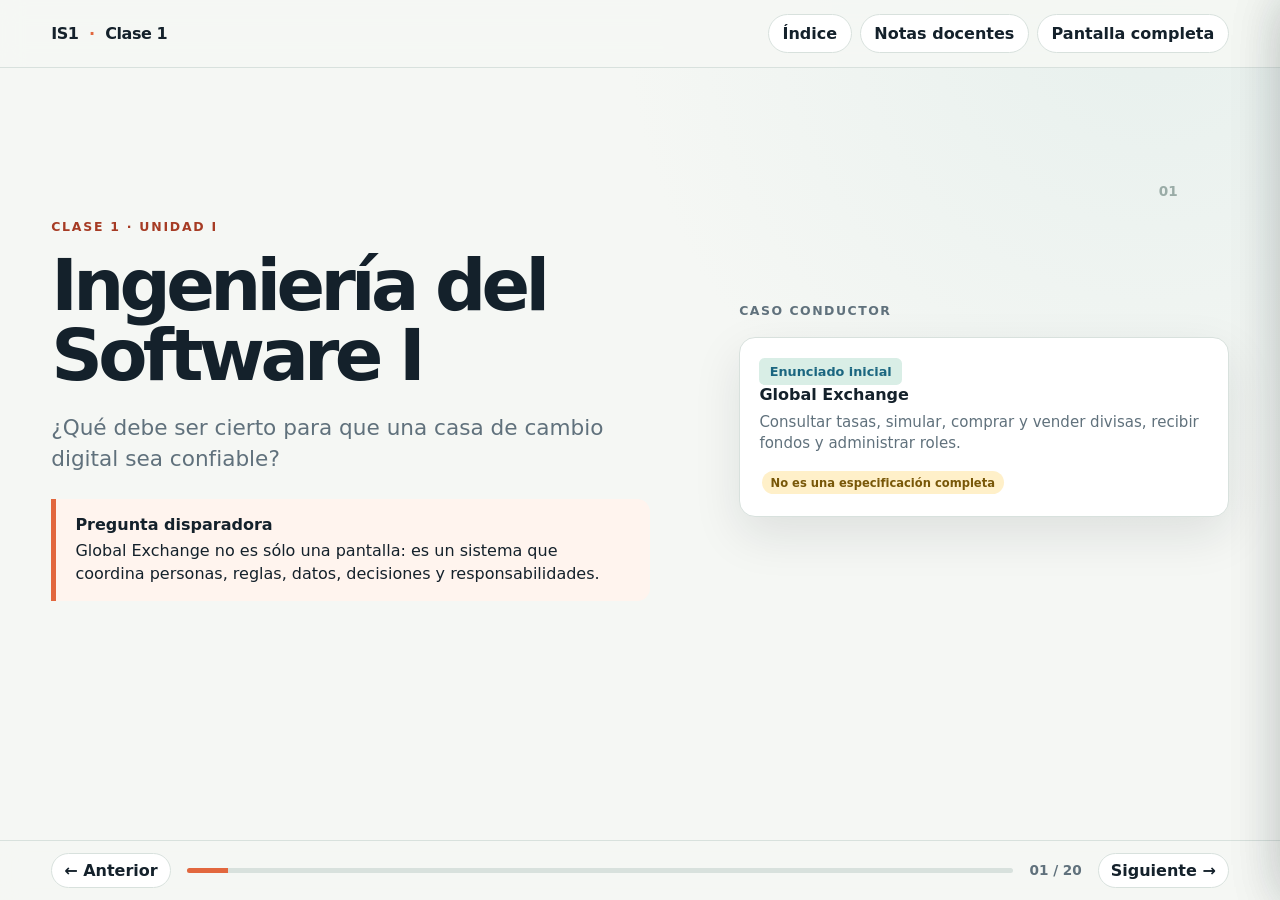
==== presentaciones-html/clase-1/index.html @ 63c26f7c "feat: add HTML class presentation and frontend design skill" ====
<!doctype html>
<html lang="es">
<head>
  <meta charset="utf-8">
  <meta name="viewport" content="width=device-width, initial-scale=1">
  <meta name="description" content="Presentación de la clase 1 de Ingeniería del Software I">
  <title>Ingeniería del Software I | Clase 1</title>
  <link rel="stylesheet" href="styles.css">
  <script defer src="app.js"></script>
</head>
<body>
  <header class="topbar">
    <a class="brand" href="#slide-1" aria-label="Ir al inicio">IS1 <span>·</span> Clase 1</a>
    <div class="top-actions">
      <button id="index-toggle" class="quiet-button" type="button" aria-expanded="false" aria-controls="index-panel">Índice</button>
      <button id="notes-toggle" class="quiet-button" type="button" aria-expanded="false" aria-controls="notes-panel">Notas docentes</button>
      <button id="fullscreen" class="quiet-button" type="button" aria-label="Activar pantalla completa">Pantalla completa</button>
    </div>
  </header>

  <main id="main-content" tabindex="-1">
    <section id="stage" aria-live="polite" aria-atomic="true"></section>
  </main>

  <aside id="index-panel" class="side-panel" aria-hidden="true" aria-label="Índice de diapositivas">
    <div class="panel-heading"><h2>Índice</h2><button class="close-panel" data-close="index-panel" aria-label="Cerrar índice">×</button></div>
    <nav id="slide-index"></nav>
  </aside>
  <aside id="notes-panel" class="side-panel notes-panel" aria-hidden="true" aria-label="Notas docentes">
    <div class="panel-heading"><h2>Notas docentes</h2><button class="close-panel" data-close="notes-panel" aria-label="Cerrar notas docentes">×</button></div>
    <p class="notes-help">Estas notas no forman parte de la exposición. Sirven para orientar preguntas, tiempos y conexiones con T1/T3.</p>
    <div id="speaker-notes"></div>
  </aside>

  <footer class="controls" aria-label="Controles de presentación">
    <button id="previous" type="button" aria-label="Diapositiva anterior">← <span>Anterior</span></button>
    <div class="progress-wrap"><div id="progress" class="progress" role="progressbar" aria-label="Progreso de la presentación" aria-valuemin="1" aria-valuemax="20" aria-valuenow="1"></div></div>
    <span id="counter" class="counter">01 / 20</span>
    <button id="next" type="button" aria-label="Diapositiva siguiente"><span>Siguiente</span> →</button>
  </footer>
</body>
</html>
---- presentaciones-html/clase-1/styles.css ----
:root {
  --ink: #14212b;
  --muted: #60717c;
  --paper: #f5f7f4;
  --card: #ffffff;
  --line: #d8e1dd;
  --accent: #e2673e;
  --accent-dark: #a63b24;
  --blue: #1b6680;
  --mint: #d9eee6;
  --gold: #f2c66d;
  --shadow: 0 18px 48px rgba(20, 33, 43, .10);
  font-family: Inter, ui-sans-serif, system-ui, -apple-system, "Segoe UI", sans-serif;
  color: var(--ink);
  background: var(--paper);
}
* { box-sizing: border-box; }
html, body { margin: 0; min-height: 100%; }
body { min-height: 100vh; background: radial-gradient(circle at 90% 0%, #e7f0ed 0, transparent 33rem), var(--paper); }
button, a { font: inherit; }
button { cursor: pointer; }
.topbar { height: 68px; display: flex; justify-content: space-between; align-items: center; padding: 0 4vw; border-bottom: 1px solid var(--line); background: rgba(245,247,244,.88); backdrop-filter: blur(12px); position: sticky; top: 0; z-index: 4; }
.brand { color: var(--ink); text-decoration: none; font-weight: 800; letter-spacing: -.03em; }
.brand span { color: var(--accent); margin: 0 .35rem; }
.top-actions { display: flex; gap: .5rem; }
.quiet-button, .controls button { border: 1px solid var(--line); background: var(--card); color: var(--ink); border-radius: 999px; padding: .55rem .85rem; font-weight: 700; }
.quiet-button:hover, .controls button:hover { border-color: var(--accent); color: var(--accent-dark); }
main { min-height: calc(100vh - 132px); padding: 3vh 4vw 8vh; }
#stage { max-width: 1180px; min-height: 72vh; margin: auto; }
.slide { display: grid; grid-template-columns: minmax(0, 1.1fr) minmax(280px, .9fr); gap: clamp(2rem, 7vw, 6rem); align-items: center; min-height: 70vh; animation: enter .35s ease both; }
.slide.full { display: block; }
.eyebrow { color: var(--accent-dark); font-size: .78rem; font-weight: 900; letter-spacing: .14em; text-transform: uppercase; margin: 0 0 1rem; }
h1, h2, h3, p { margin-top: 0; }
h1 { font-size: clamp(2.3rem, 5.6vw, 5.5rem); line-height: .98; letter-spacing: -.065em; max-width: 760px; margin-bottom: 1.35rem; }
h2 { font-size: clamp(1.9rem, 3.7vw, 3.65rem); line-height: 1.02; letter-spacing: -.05em; margin-bottom: 1rem; }
h3 { font-size: 1rem; margin-bottom: .45rem; }
.lede { color: var(--muted); font-size: clamp(1.05rem, 1.8vw, 1.35rem); line-height: 1.45; max-width: 650px; }
.kicker { display: inline-block; background: var(--mint); color: var(--blue); padding: .4rem .65rem; border-radius: .35rem; font-size: .8rem; font-weight: 800; }
.cards { display: grid; grid-template-columns: repeat(auto-fit, minmax(180px, 1fr)); gap: 1rem; margin-top: 2rem; }
.card { background: var(--card); border: 1px solid var(--line); border-radius: 1rem; padding: 1.2rem; box-shadow: var(--shadow); }
.card p, .card li { color: var(--muted); line-height: 1.4; font-size: .94rem; }
.card strong { color: var(--ink); }
.number { color: var(--accent); font-size: 2.2rem; font-weight: 900; line-height: 1; }
.callout { border-left: 5px solid var(--accent); background: #fff4ee; padding: 1rem 1.2rem; border-radius: 0 .8rem .8rem 0; margin-top: 1.5rem; }
.callout strong { display: block; margin-bottom: .3rem; }
.callout p { margin: 0; line-height: 1.45; }
.visual { background: var(--card); border: 1px solid var(--line); border-radius: 1.4rem; padding: clamp(1.2rem, 3vw, 2rem); box-shadow: var(--shadow); }
.visual-title { font-size: .78rem; text-transform: uppercase; letter-spacing: .12em; color: var(--muted); font-weight: 800; margin-bottom: 1.2rem; }
.process, .cycle { display: flex; flex-wrap: wrap; gap: .55rem; align-items: center; justify-content: center; }
.process span, .cycle span { background: var(--mint); color: var(--blue); border-radius: .6rem; padding: .75rem .8rem; font-weight: 800; font-size: .85rem; }
.process i { color: var(--accent); font-style: normal; font-weight: 900; }
.cycle { position: relative; min-height: 250px; }
.cycle span { position: absolute; }
.cycle span:nth-child(1) { top: 0; left: 35%; }.cycle span:nth-child(2) { right: 0; top: 32%; }.cycle span:nth-child(3) { bottom: 0; left: 33%; }.cycle span:nth-child(4) { left: 0; top: 32%; }
.cycle::before { content: "↻"; color: var(--accent); font-size: 7rem; line-height: 1; position: absolute; inset: 50% auto auto 50%; transform: translate(-50%, -50%); }
.actors { display: grid; grid-template-columns: repeat(3, 1fr); gap: .8rem; }.actor { padding: 1rem; border-radius: .8rem; background: #eef4f1; border: 1px solid var(--line); }.actor small { display: block; color: var(--muted); margin-top: .3rem; line-height: 1.3; }
.tag { display: inline-block; border-radius: 999px; padding: .28rem .55rem; font-size: .72rem; font-weight: 800; background: #edf1f1; color: var(--blue); margin: .15rem; }.tag.warn { background: #fff0c9; color: #785708; }
.timeline { display: grid; grid-template-columns: repeat(6, 1fr); gap: .45rem; margin-top: 2rem; }.timeline div { min-height: 100px; padding: .8rem; border-top: 4px solid var(--accent); background: var(--card); border-radius: .4rem; }.timeline small { display: block; color: var(--muted); line-height: 1.3; margin-top: .35rem; }
.table-like { display: grid; gap: .65rem; margin-top: 1.5rem; }.row { display: grid; grid-template-columns: 1fr 1.2fr .9fr; gap: .8rem; padding: .85rem 1rem; background: var(--card); border: 1px solid var(--line); border-radius: .7rem; align-items: center; }.row span { color: var(--muted); font-size: .9rem; }.row strong { font-size: .92rem; }
ol, ul { padding-left: 1.25rem; }.compact li { margin-bottom: .65rem; line-height: 1.35; }
.source { color: var(--muted); font-size: .78rem; margin-top: 2rem; }.source a { color: var(--blue); }
.slide-number { position: absolute; right: 4vw; top: 5.5rem; color: #9aaca7; font-weight: 900; font-size: .85rem; }
.controls { position: fixed; z-index: 4; bottom: 0; left: 0; right: 0; display: flex; align-items: center; gap: 1rem; padding: .75rem 4vw; background: rgba(245,247,244,.92); border-top: 1px solid var(--line); backdrop-filter: blur(12px); }.progress-wrap { flex: 1; height: 5px; background: var(--line); border-radius: 99px; overflow: hidden; }.progress { height: 100%; width: 5%; background: var(--accent); transition: width .25s ease; }.counter { color: var(--muted); font-variant-numeric: tabular-nums; font-size: .85rem; font-weight: 800; }.controls button { padding: .45rem .75rem; }
.side-panel { position: fixed; z-index: 8; top: 0; right: 0; bottom: 0; width: min(400px, 94vw); padding: 1.5rem; background: #fbfcfa; border-left: 1px solid var(--line); box-shadow: -18px 0 50px rgba(20,33,43,.15); transform: translateX(105%); transition: transform .25s ease; overflow-y: auto; }.side-panel.open { transform: translateX(0); }.panel-heading { display: flex; align-items: center; justify-content: space-between; border-bottom: 1px solid var(--line); margin-bottom: 1rem; }.panel-heading h2 { font-size: 1.5rem; }.close-panel { border: 0; background: transparent; font-size: 1.7rem; color: var(--muted); }.index-item { display: block; width: 100%; text-align: left; background: transparent; border: 0; border-bottom: 1px solid var(--line); padding: .7rem .2rem; color: var(--muted); }.index-item.active { color: var(--accent-dark); font-weight: 900; }.notes-help { color: var(--muted); font-size: .9rem; line-height: 1.4; }.note { line-height: 1.5; }.note strong { color: var(--accent-dark); }
:focus-visible { outline: 3px solid var(--gold); outline-offset: 3px; }
@keyframes enter { from { opacity: 0; transform: translateY(10px); } to { opacity: 1; transform: none; } }
@media (max-width: 760px) { .topbar { height: auto; min-height: 62px; padding: .75rem 4vw; align-items: flex-start; gap: .75rem; }.top-actions { flex-wrap: wrap; justify-content: flex-end; }.quiet-button { padding: .4rem .6rem; font-size: .78rem; } .slide { grid-template-columns: 1fr; min-height: 0; padding: 2rem 0 3rem; gap: 2rem; } h1 { font-size: clamp(2.5rem, 14vw, 4.2rem); }.slide-number { display: none; }.timeline { grid-template-columns: repeat(2, 1fr); }.actors { grid-template-columns: 1fr 1fr; }.row { grid-template-columns: 1fr; gap: .25rem; }.controls { gap: .55rem; }.controls button span { display: none; } }
@media (prefers-reduced-motion: reduce) { *, *::before, *::after { animation-duration: .01ms !important; transition-duration: .01ms !important; scroll-behavior: auto !important; } }
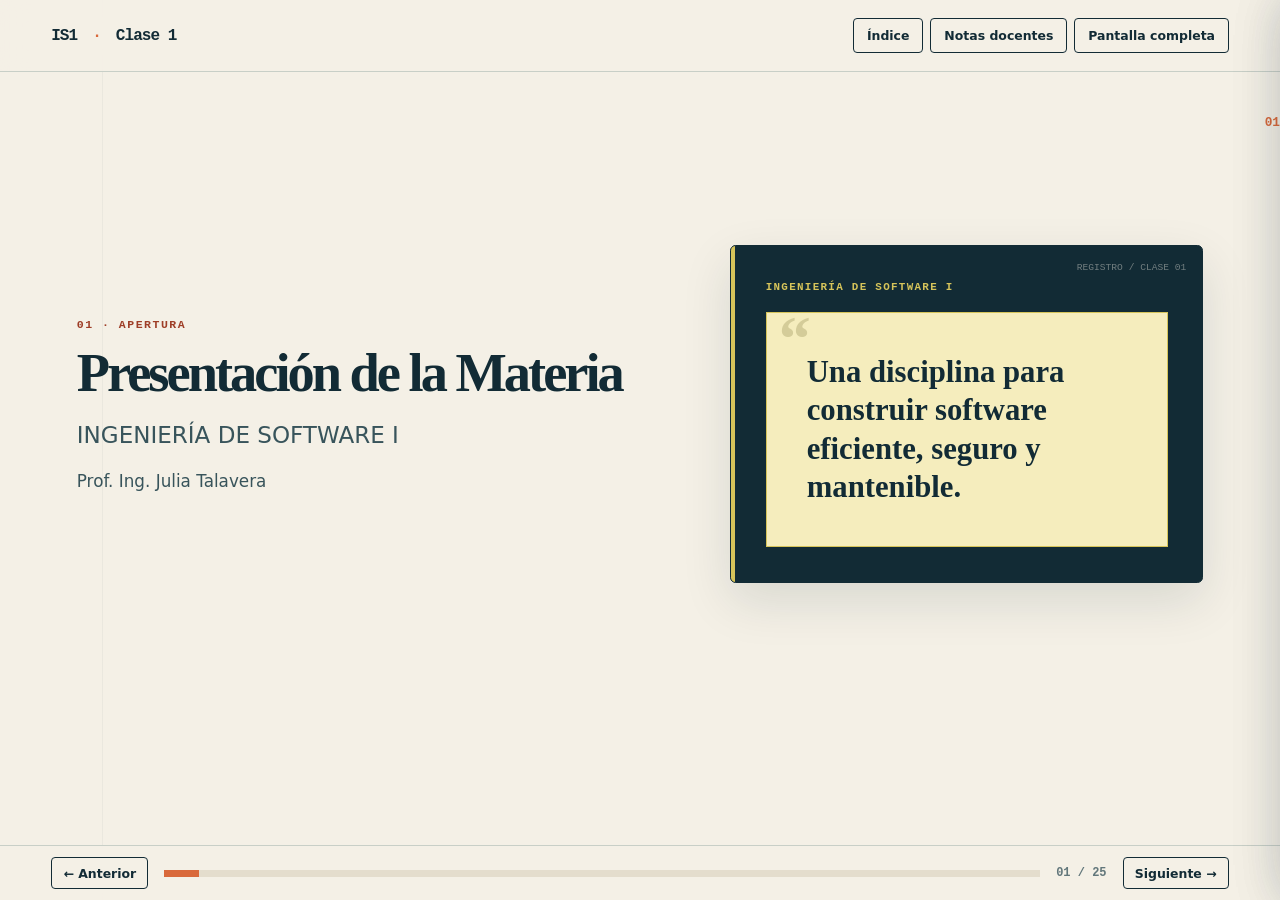
==== commit febd6124: "feat: add HTML presentations for classes 1 and 2" ====
--- a/presentaciones-html/clase-1/index.html
+++ b/presentaciones-html/clase-1/index.html
@@ -3,18 +3,19 @@
 <head>
   <meta charset="utf-8">
   <meta name="viewport" content="width=device-width, initial-scale=1">
-  <meta name="description" content="Presentación de la clase 1 de Ingeniería del Software I">
+  <meta name="description" content="Clase 1: Introducción a la Ingeniería de Software">
   <title>Ingeniería del Software I | Clase 1</title>
   <link rel="stylesheet" href="styles.css">
   <script defer src="app.js"></script>
 </head>
 <body>
+  <a class="skip-link" href="#main-content">Saltar al contenido</a>
   <header class="topbar">
     <a class="brand" href="#slide-1" aria-label="Ir al inicio">IS1 <span>·</span> Clase 1</a>
     <div class="top-actions">
       <button id="index-toggle" class="quiet-button" type="button" aria-expanded="false" aria-controls="index-panel">Índice</button>
       <button id="notes-toggle" class="quiet-button" type="button" aria-expanded="false" aria-controls="notes-panel">Notas docentes</button>
-      <button id="fullscreen" class="quiet-button" type="button" aria-label="Activar pantalla completa">Pantalla completa</button>
+       <button id="fullscreen" class="quiet-button" type="button" aria-label="Activar pantalla completa">Pantalla completa</button>
     </div>
   </header>
 
@@ -28,14 +29,14 @@
   </aside>
   <aside id="notes-panel" class="side-panel notes-panel" aria-hidden="true" aria-label="Notas docentes">
     <div class="panel-heading"><h2>Notas docentes</h2><button class="close-panel" data-close="notes-panel" aria-label="Cerrar notas docentes">×</button></div>
-    <p class="notes-help">Estas notas no forman parte de la exposición. Sirven para orientar preguntas, tiempos y conexiones con T1/T3.</p>
+     <p class="notes-help">Estas notas no forman parte de la exposición. Sirven para orientar la explicación y las conexiones entre slides.</p>
     <div id="speaker-notes"></div>
   </aside>
 
   <footer class="controls" aria-label="Controles de presentación">
     <button id="previous" type="button" aria-label="Diapositiva anterior">← <span>Anterior</span></button>
-    <div class="progress-wrap"><div id="progress" class="progress" role="progressbar" aria-label="Progreso de la presentación" aria-valuemin="1" aria-valuemax="20" aria-valuenow="1"></div></div>
-    <span id="counter" class="counter">01 / 20</span>
+     <div class="progress-wrap"><div id="progress" class="progress" role="progressbar" aria-label="Progreso de la presentación" aria-valuemin="1" aria-valuemax="25" aria-valuenow="1"></div></div>
+     <span id="counter" class="counter">01 / 25</span>
     <button id="next" type="button" aria-label="Diapositiva siguiente"><span>Siguiente</span> →</button>
   </footer>
 </body>
--- a/presentaciones-html/clase-1/styles.css
+++ b/presentaciones-html/clase-1/styles.css
@@ -1,68 +1,154 @@
 :root {
-  --ink: #14212b;
-  --muted: #60717c;
-  --paper: #f5f7f4;
-  --card: #ffffff;
-  --line: #d8e1dd;
-  --accent: #e2673e;
-  --accent-dark: #a63b24;
-  --blue: #1b6680;
-  --mint: #d9eee6;
-  --gold: #f2c66d;
-  --shadow: 0 18px 48px rgba(20, 33, 43, .10);
-  font-family: Inter, ui-sans-serif, system-ui, -apple-system, "Segoe UI", sans-serif;
+  --ink: #122b35;
+  --ink-soft: #38545b;
+  --muted: #62777b;
+  --paper: #f4f0e6;
+  --paper-deep: #e4ddcd;
+  --card: #fffdf8;
+  --line: #c8cfc7;
+  --accent: #d9693b;
+  --accent-dark: #9e3e27;
+  --signal: #d6c45a;
+  --signal-dark: #514b0b;
+  --blue: #17627a;
+  --display: Georgia, "Times New Roman", serif;
+  --body: ui-sans-serif, system-ui, -apple-system, "Segoe UI", sans-serif;
+  --mono: "SFMono-Regular", Consolas, "Liberation Mono", monospace;
   color: var(--ink);
   background: var(--paper);
+  font-family: var(--body);
 }
 * { box-sizing: border-box; }
 html, body { margin: 0; min-height: 100%; }
-body { min-height: 100vh; background: radial-gradient(circle at 90% 0%, #e7f0ed 0, transparent 33rem), var(--paper); }
+body { min-height: 100vh; background: linear-gradient(90deg, transparent 0 8vw, rgba(18,43,53,.045) 8vw 8.08vw, transparent 8.08vw), var(--paper); }
+body::before { content: "IS1 / UNIDAD I"; position: fixed; z-index: -1; right: 1rem; bottom: 5rem; color: rgba(18,43,53,.045); font: 900 9vw/.8 var(--mono); letter-spacing: -.12em; pointer-events: none; }
 button, a { font: inherit; }
 button { cursor: pointer; }
-.topbar { height: 68px; display: flex; justify-content: space-between; align-items: center; padding: 0 4vw; border-bottom: 1px solid var(--line); background: rgba(245,247,244,.88); backdrop-filter: blur(12px); position: sticky; top: 0; z-index: 4; }
-.brand { color: var(--ink); text-decoration: none; font-weight: 800; letter-spacing: -.03em; }
-.brand span { color: var(--accent); margin: 0 .35rem; }
-.top-actions { display: flex; gap: .5rem; }
-.quiet-button, .controls button { border: 1px solid var(--line); background: var(--card); color: var(--ink); border-radius: 999px; padding: .55rem .85rem; font-weight: 700; }
-.quiet-button:hover, .controls button:hover { border-color: var(--accent); color: var(--accent-dark); }
-main { min-height: calc(100vh - 132px); padding: 3vh 4vw 8vh; }
-#stage { max-width: 1180px; min-height: 72vh; margin: auto; }
-.slide { display: grid; grid-template-columns: minmax(0, 1.1fr) minmax(280px, .9fr); gap: clamp(2rem, 7vw, 6rem); align-items: center; min-height: 70vh; animation: enter .35s ease both; }
+.skip-link { position: fixed; left: 1rem; top: -4rem; z-index: 20; padding: .7rem 1rem; color: var(--paper); background: var(--ink); }
+.skip-link:focus { top: 1rem; }
+.topbar { position: sticky; top: 0; z-index: 4; display: flex; justify-content: space-between; align-items: center; gap: 1rem; min-height: 72px; padding: .75rem clamp(1rem, 4vw, 4.5rem); border-bottom: 1px solid var(--line); background: rgba(244,240,230,.94); backdrop-filter: blur(14px); }
+.brand { color: var(--ink); text-decoration: none; font: 800 1rem var(--mono); letter-spacing: -.06em; }
+.brand span { margin: 0 .4rem; color: var(--accent); }
+.top-actions { display: flex; flex-wrap: wrap; justify-content: flex-end; gap: .45rem; }
+.quiet-button, .controls button { padding: .55rem .8rem; border: 1px solid var(--ink); border-radius: .25rem; color: var(--ink); background: transparent; font-size: .78rem; font-weight: 800; }
+.quiet-button:hover, .controls button:hover { color: var(--paper); background: var(--ink); }
+main { min-height: calc(100vh - 140px); padding: 3vh 0 8vh; }
+#stage { width: 100%; min-height: 72vh; }
+.slide { position: relative; display: grid; grid-template-columns: minmax(0, 1fr) minmax(300px, .82fr); gap: clamp(2rem, 6vw, 6rem); align-items: center; min-height: 70vh; padding: 2rem clamp(1rem, 6vw, 6.5rem); animation: enter .35s ease both; }
+.slide::before { content: ""; position: absolute; top: 9%; bottom: 9%; left: -1.2rem; width: 3px; background: linear-gradient(var(--accent) 0 22%, var(--line) 22% 100%); }
 .slide.full { display: block; }
-.eyebrow { color: var(--accent-dark); font-size: .78rem; font-weight: 900; letter-spacing: .14em; text-transform: uppercase; margin: 0 0 1rem; }
+.eyebrow { margin: 0 0 1rem; color: var(--accent-dark); font: 800 .72rem var(--mono); letter-spacing: .13em; text-transform: uppercase; }
 h1, h2, h3, p { margin-top: 0; }
-h1 { font-size: clamp(2.3rem, 5.6vw, 5.5rem); line-height: .98; letter-spacing: -.065em; max-width: 760px; margin-bottom: 1.35rem; }
-h2 { font-size: clamp(1.9rem, 3.7vw, 3.65rem); line-height: 1.02; letter-spacing: -.05em; margin-bottom: 1rem; }
-h3 { font-size: 1rem; margin-bottom: .45rem; }
-.lede { color: var(--muted); font-size: clamp(1.05rem, 1.8vw, 1.35rem); line-height: 1.45; max-width: 650px; }
-.kicker { display: inline-block; background: var(--mint); color: var(--blue); padding: .4rem .65rem; border-radius: .35rem; font-size: .8rem; font-weight: 800; }
-.cards { display: grid; grid-template-columns: repeat(auto-fit, minmax(180px, 1fr)); gap: 1rem; margin-top: 2rem; }
-.card { background: var(--card); border: 1px solid var(--line); border-radius: 1rem; padding: 1.2rem; box-shadow: var(--shadow); }
-.card p, .card li { color: var(--muted); line-height: 1.4; font-size: .94rem; }
-.card strong { color: var(--ink); }
-.number { color: var(--accent); font-size: 2.2rem; font-weight: 900; line-height: 1; }
-.callout { border-left: 5px solid var(--accent); background: #fff4ee; padding: 1rem 1.2rem; border-radius: 0 .8rem .8rem 0; margin-top: 1.5rem; }
-.callout strong { display: block; margin-bottom: .3rem; }
-.callout p { margin: 0; line-height: 1.45; }
-.visual { background: var(--card); border: 1px solid var(--line); border-radius: 1.4rem; padding: clamp(1.2rem, 3vw, 2rem); box-shadow: var(--shadow); }
-.visual-title { font-size: .78rem; text-transform: uppercase; letter-spacing: .12em; color: var(--muted); font-weight: 800; margin-bottom: 1.2rem; }
-.process, .cycle { display: flex; flex-wrap: wrap; gap: .55rem; align-items: center; justify-content: center; }
-.process span, .cycle span { background: var(--mint); color: var(--blue); border-radius: .6rem; padding: .75rem .8rem; font-weight: 800; font-size: .85rem; }
-.process i { color: var(--accent); font-style: normal; font-weight: 900; }
-.cycle { position: relative; min-height: 250px; }
-.cycle span { position: absolute; }
-.cycle span:nth-child(1) { top: 0; left: 35%; }.cycle span:nth-child(2) { right: 0; top: 32%; }.cycle span:nth-child(3) { bottom: 0; left: 33%; }.cycle span:nth-child(4) { left: 0; top: 32%; }
-.cycle::before { content: "↻"; color: var(--accent); font-size: 7rem; line-height: 1; position: absolute; inset: 50% auto auto 50%; transform: translate(-50%, -50%); }
-.actors { display: grid; grid-template-columns: repeat(3, 1fr); gap: .8rem; }.actor { padding: 1rem; border-radius: .8rem; background: #eef4f1; border: 1px solid var(--line); }.actor small { display: block; color: var(--muted); margin-top: .3rem; line-height: 1.3; }
-.tag { display: inline-block; border-radius: 999px; padding: .28rem .55rem; font-size: .72rem; font-weight: 800; background: #edf1f1; color: var(--blue); margin: .15rem; }.tag.warn { background: #fff0c9; color: #785708; }
-.timeline { display: grid; grid-template-columns: repeat(6, 1fr); gap: .45rem; margin-top: 2rem; }.timeline div { min-height: 100px; padding: .8rem; border-top: 4px solid var(--accent); background: var(--card); border-radius: .4rem; }.timeline small { display: block; color: var(--muted); line-height: 1.3; margin-top: .35rem; }
-.table-like { display: grid; gap: .65rem; margin-top: 1.5rem; }.row { display: grid; grid-template-columns: 1fr 1.2fr .9fr; gap: .8rem; padding: .85rem 1rem; background: var(--card); border: 1px solid var(--line); border-radius: .7rem; align-items: center; }.row span { color: var(--muted); font-size: .9rem; }.row strong { font-size: .92rem; }
-ol, ul { padding-left: 1.25rem; }.compact li { margin-bottom: .65rem; line-height: 1.35; }
-.source { color: var(--muted); font-size: .78rem; margin-top: 2rem; }.source a { color: var(--blue); }
-.slide-number { position: absolute; right: 4vw; top: 5.5rem; color: #9aaca7; font-weight: 900; font-size: .85rem; }
-.controls { position: fixed; z-index: 4; bottom: 0; left: 0; right: 0; display: flex; align-items: center; gap: 1rem; padding: .75rem 4vw; background: rgba(245,247,244,.92); border-top: 1px solid var(--line); backdrop-filter: blur(12px); }.progress-wrap { flex: 1; height: 5px; background: var(--line); border-radius: 99px; overflow: hidden; }.progress { height: 100%; width: 5%; background: var(--accent); transition: width .25s ease; }.counter { color: var(--muted); font-variant-numeric: tabular-nums; font-size: .85rem; font-weight: 800; }.controls button { padding: .45rem .75rem; }
-.side-panel { position: fixed; z-index: 8; top: 0; right: 0; bottom: 0; width: min(400px, 94vw); padding: 1.5rem; background: #fbfcfa; border-left: 1px solid var(--line); box-shadow: -18px 0 50px rgba(20,33,43,.15); transform: translateX(105%); transition: transform .25s ease; overflow-y: auto; }.side-panel.open { transform: translateX(0); }.panel-heading { display: flex; align-items: center; justify-content: space-between; border-bottom: 1px solid var(--line); margin-bottom: 1rem; }.panel-heading h2 { font-size: 1.5rem; }.close-panel { border: 0; background: transparent; font-size: 1.7rem; color: var(--muted); }.index-item { display: block; width: 100%; text-align: left; background: transparent; border: 0; border-bottom: 1px solid var(--line); padding: .7rem .2rem; color: var(--muted); }.index-item.active { color: var(--accent-dark); font-weight: 900; }.notes-help { color: var(--muted); font-size: .9rem; line-height: 1.4; }.note { line-height: 1.5; }.note strong { color: var(--accent-dark); }
-:focus-visible { outline: 3px solid var(--gold); outline-offset: 3px; }
+h1, h2 { font-family: var(--display); font-weight: 700; }
+h1 { max-width: 820px; margin-bottom: 1.1rem; font-size: clamp(2.35rem, 4.25vw, 4.8rem); line-height: .98; letter-spacing: -.055em; }
+h2 { margin-bottom: .9rem; font-size: clamp(1.75rem, 3vw, 3rem); line-height: 1.06; letter-spacing: -.045em; }
+h3 { margin-bottom: .45rem; font-size: 1rem; }
+.lede { max-width: 760px; color: var(--ink-soft); font-size: clamp(1.12rem, 1.8vw, 1.45rem); line-height: 1.48; }
+.content { color: var(--ink-soft); font-size: clamp(1.05rem, 1.25vw, 1.2rem); line-height: 1.55; }
+.content p { margin-bottom: 1rem; }
+.content ul { margin: .7rem 0 1rem; padding-left: 1.25rem; }
+.content li { margin-bottom: .8rem; }
+.content a { color: var(--blue); font-weight: 750; overflow-wrap: anywhere; }
+.kicker, .tag { display: inline-block; font: 800 .68rem var(--mono); }
+.kicker { padding: .38rem .58rem; color: var(--signal-dark); background: var(--signal); border-radius: .15rem; text-transform: uppercase; }
+.tag { margin: .15rem; padding: .25rem .5rem; color: var(--blue); background: #e2ebe5; border-radius: 999px; }
+.tag.warn { color: #604a00; background: #f4d58c; }
+.cards { display: grid; grid-template-columns: repeat(auto-fit, minmax(180px, 1fr)); gap: .8rem; margin-top: 1.5rem; }
+.card { position: relative; display: flex; flex-direction: column; min-height: 100%; padding: 1.15rem 1.1rem 1.05rem; border: 1px solid var(--line); border-radius: .35rem; background: var(--card); box-shadow: 5px 5px 0 rgba(18,43,53,.05); }
+.card::before { content: ""; width: 2rem; height: 3px; margin-bottom: .8rem; background: var(--accent); }
+.card h3 { color: var(--ink); line-height: 1.15; }
+.card p, .card li { color: var(--ink-soft); font-size: .93rem; }
+.card p:last-child { margin-bottom: 0; }
+.card ul { margin-top: .25rem; }
+.number { display: block; margin-bottom: .55rem; color: var(--accent); font: 900 2rem/1 var(--mono); }
+.callout { margin-top: 1.4rem; padding: 1rem 1.2rem; border-left: 4px solid var(--accent); border-radius: 0 .3rem .3rem 0; background: #f7e8dc; }
+.callout strong { display: block; margin-bottom: .3rem; color: var(--ink); }
+.callout p { margin: 0; }
+.visual { position: relative; padding: clamp(1.35rem, 3vw, 2.15rem); overflow: hidden; border: 1px solid var(--ink); border-radius: .35rem; color: #f6f1e8; background: var(--ink); box-shadow: 0 18px 50px rgba(18,43,53,.12); }
+.visual::before { content: ""; position: absolute; top: 0; bottom: 0; left: 0; width: 4px; background: var(--signal); }
+.visual::after { content: "REGISTRO / CLASE 01"; position: absolute; top: 1rem; right: 1rem; color: rgba(246,241,232,.42); font: .6rem var(--mono); }
+.visual-title { margin-bottom: 1.2rem; color: var(--signal); font: 800 .68rem var(--mono); letter-spacing: .12em; text-transform: uppercase; }
+.sequence-card { display: grid; gap: .65rem; }
+.sequence-step { position: relative; display: grid; grid-template-columns: 2.2rem 1fr; column-gap: .75rem; align-items: center; padding: .8rem .85rem; border: 1px solid #41606a; border-radius: .3rem; background: #1d3a44; }
+.sequence-step:not(:last-child)::after { content: "↓"; position: absolute; bottom: -.72rem; left: 1rem; z-index: 1; color: var(--signal); font: 800 .85rem var(--mono); }
+.sequence-index { grid-row: span 2; color: var(--signal); font: 900 .78rem var(--mono); }
+.sequence-step strong { color: #f6f1e8; font-size: 1rem; }
+.sequence-step small { color: #b9c9c8; font-size: .78rem; line-height: 1.35; }
+.visual h3, .visual p, .visual li, .visual a { color: #f6f1e8; }
+.visual p, .visual li { line-height: 1.45; }
+.visual .cards { grid-template-columns: repeat(auto-fit, minmax(145px, 1fr)); margin-top: 0; }
+.visual .card, .visual .row { border-color: #41606a; color: #f6f1e8; background: #1d3a44; box-shadow: none; }
+.visual .card::before { background: var(--signal); }
+.visual .card h3 { color: #f6f1e8; }
+.visual .card p, .visual .row span, .visual .source { color: #b9c9c8; }
+.visual .callout { color: #f6f1e8; background: #274951; }
+.visual .callout strong { color: var(--signal); }
+.source { margin-top: 1.5rem; color: var(--muted); font: .72rem var(--mono); }
+.visual .source { color: #b9c9c8; }
+.table-like { display: grid; gap: .55rem; margin-top: 1rem; }
+.row { display: grid; grid-template-columns: 1fr 1.35fr .9fr; gap: .8rem; align-items: center; padding: .85rem .9rem; border: 1px solid var(--line); border-radius: .2rem; background: var(--card); }
+.row span { color: var(--muted); font-size: .87rem; }
+.row strong { font-size: .9rem; }
+.row b { color: var(--accent-dark); font: 900 .82rem var(--mono); text-align: right; }
+.visual .row a { color: var(--signal); }
+.quote { position: relative; padding: clamp(1.4rem, 4vw, 2.5rem); border: 1px solid var(--signal); color: var(--ink); background: #f5edbd; font: 700 clamp(1.2rem, 2.4vw, 2rem)/1.25 var(--display); }
+.quote::before { content: "“"; position: absolute; top: -.35rem; left: .75rem; color: rgba(81,75,11,.2); font: 900 4rem/1 var(--display); }
+.chart { width: 100%; min-height: 260px; }
+.chart text { fill: #d7e2df; font: 700 12px var(--mono); }
+.chart .axis { stroke: #d7e2df; stroke-width: 2; }
+.chart .curve { fill: none; stroke: var(--signal); stroke-width: 5; stroke-linecap: round; }
+.chart .guide { stroke: #41606a; stroke-dasharray: 4 7; }
+.process { display: grid; gap: .7rem; counter-reset: process-step; }
+.process span { position: relative; display: grid; grid-template-columns: 2rem 1fr; align-items: center; min-height: 3rem; padding: .75rem .8rem .75rem 2.85rem; border: 1px solid #41606a; border-radius: .3rem; color: #f6f1e8; background: #1d3a44; font-weight: 800; }
+.process span::before { content: counter(process-step, decimal-leading-zero); counter-increment: process-step; position: absolute; left: .8rem; color: var(--signal); font: 900 .75rem var(--mono); }
+.process span:not(:last-child)::after { content: "↓"; position: absolute; bottom: -.72rem; left: 1rem; z-index: 1; color: var(--signal); font: 800 .85rem var(--mono); }
+.slide-19 .visual .quote br, .slide-25 .visual .quote br { display: none; }
+.slide-19 .visual .quote, .slide-25 .visual .quote { display: grid; gap: .45rem; }
+.slide-19 .visual .quote::before, .slide-25 .visual .quote::before { display: none; }
+.slide-23 .visual .cards { grid-template-columns: repeat(2, minmax(0, 1fr)); }
+.slide-24 .visual .cards { grid-template-columns: repeat(2, minmax(0, 1fr)); }
+.slide-number { position: absolute; top: 1rem; right: 0; color: var(--accent); font: 900 .8rem var(--mono); }
+.controls { position: fixed; right: 0; bottom: 0; left: 0; z-index: 4; display: flex; align-items: center; gap: 1rem; padding: .7rem clamp(1rem, 4vw, 4.5rem); border-top: 1px solid var(--line); background: rgba(244,240,230,.95); backdrop-filter: blur(12px); }
+.progress-wrap { flex: 1; height: 7px; overflow: hidden; background: var(--paper-deep); }
+.progress { width: 4%; height: 100%; background: var(--accent); transition: width .25s ease; }
+.counter { color: var(--muted); font: 800 .75rem var(--mono); font-variant-numeric: tabular-nums; }
+.controls button { padding: .45rem .7rem; }
+.side-panel { position: fixed; top: 0; right: 0; bottom: 0; z-index: 8; width: min(440px, 94vw); padding: 1.5rem; overflow-y: auto; border-left: 1px solid var(--ink); background: var(--card); box-shadow: -18px 0 50px rgba(18,43,53,.15); transform: translateX(105%); transition: transform .25s ease; }
+.side-panel.open { transform: translateX(0); }
+.panel-heading { display: flex; align-items: center; justify-content: space-between; margin-bottom: 1rem; border-bottom: 1px solid var(--line); }
+.panel-heading h2 { font-size: 1.5rem; }
+.close-panel { border: 0; color: var(--muted); background: transparent; font-size: 1.7rem; }
+.index-item { display: block; width: 100%; padding: .7rem .2rem; border: 0; border-bottom: 1px solid var(--line); color: var(--muted); background: transparent; text-align: left; }
+.index-item:hover, .index-item.active { color: var(--accent-dark); font-weight: 900; }
+.index-item.active { padding-left: .6rem; border-left: 3px solid var(--accent); }
+.notes-help, .note { color: var(--muted); line-height: 1.5; }
+.note strong { color: var(--accent-dark); }
+:focus-visible { outline: 3px solid var(--signal); outline-offset: 3px; }
 @keyframes enter { from { opacity: 0; transform: translateY(10px); } to { opacity: 1; transform: none; } }
-@media (max-width: 760px) { .topbar { height: auto; min-height: 62px; padding: .75rem 4vw; align-items: flex-start; gap: .75rem; }.top-actions { flex-wrap: wrap; justify-content: flex-end; }.quiet-button { padding: .4rem .6rem; font-size: .78rem; } .slide { grid-template-columns: 1fr; min-height: 0; padding: 2rem 0 3rem; gap: 2rem; } h1 { font-size: clamp(2.5rem, 14vw, 4.2rem); }.slide-number { display: none; }.timeline { grid-template-columns: repeat(2, 1fr); }.actors { grid-template-columns: 1fr 1fr; }.row { grid-template-columns: 1fr; gap: .25rem; }.controls { gap: .55rem; }.controls button span { display: none; } }
-@media (prefers-reduced-motion: reduce) { *, *::before, *::after { animation-duration: .01ms !important; transition-duration: .01ms !important; scroll-behavior: auto !important; } }
+@media (max-width: 760px) {
+  .topbar { align-items: flex-start; }
+  .quiet-button { padding: .4rem .6rem; font-size: .72rem; }
+  main { padding-top: 1rem; }
+  .slide { grid-template-columns: 1fr; min-height: 0; gap: 2rem; padding: 2rem 1rem 3rem; }
+  .slide::before { left: -.55rem; }
+  .slide-number { display: none; }
+  h1 { font-size: clamp(2.35rem, 11vw, 4rem); }
+  .row { grid-template-columns: 1fr; gap: .25rem; }
+  .row b { text-align: left; }
+  .visual .cards, .slide-23 .visual .cards, .slide-24 .visual .cards { grid-template-columns: 1fr 1fr; }
+  .card { padding: 1rem; }
+  .content > .card { margin-top: 1rem; }
+  .sequence-step { grid-template-columns: 2rem 1fr; padding: .7rem; }
+  .controls { gap: .55rem; }
+  .controls button span { display: none; }
+  body::before { display: none; }
+}
+@media (max-width: 430px) {
+  .visual .cards, .slide-23 .visual .cards, .slide-24 .visual .cards { grid-template-columns: 1fr; }
+  .cards { grid-template-columns: 1fr; }
+  .visual { padding: 1.15rem; }
+  .process span { padding-left: 2.65rem; }
+}
+@media (prefers-reduced-motion: reduce) {
+  *, *::before, *::after { animation-duration: .01ms !important; transition-duration: .01ms !important; scroll-behavior: auto !important; }
+}
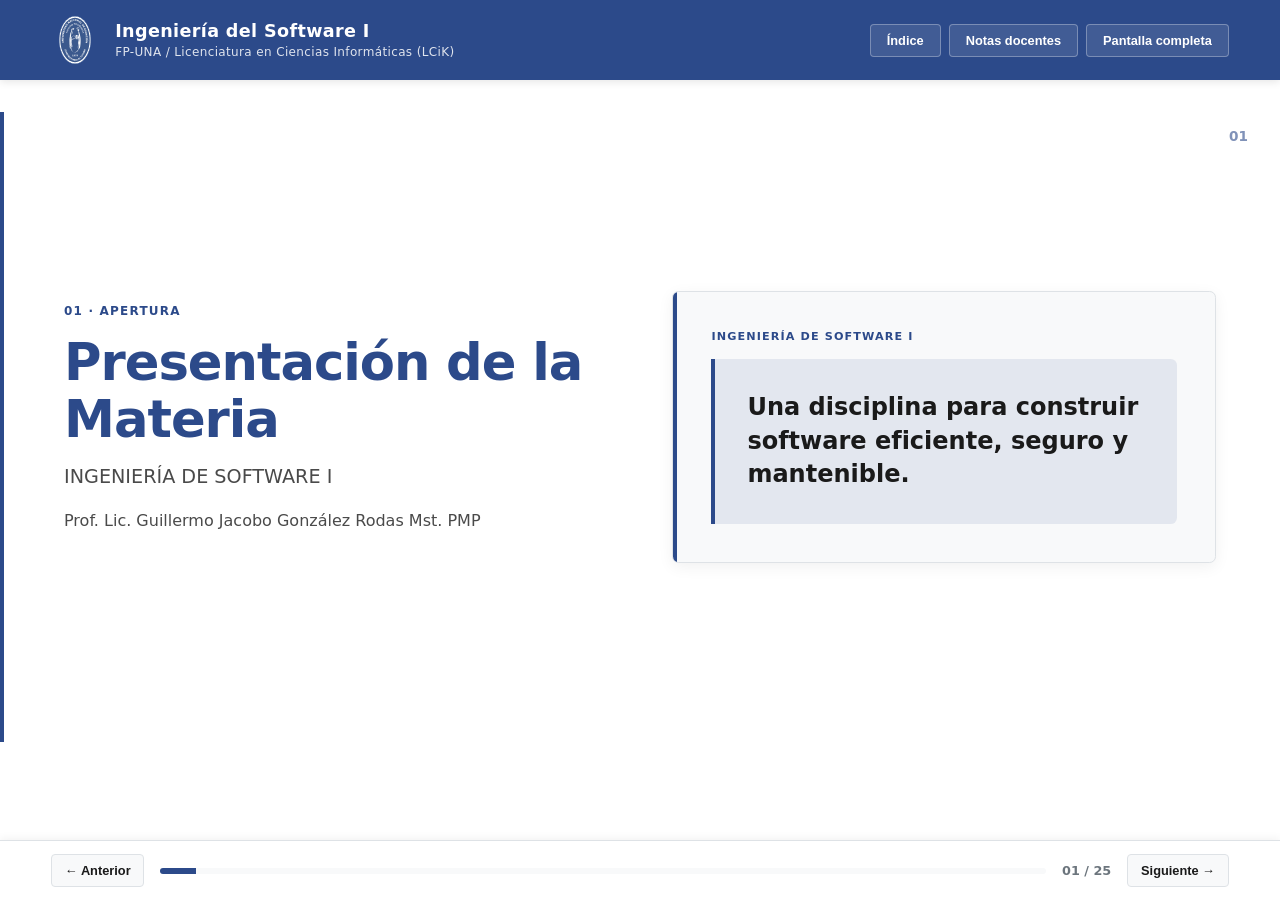
==== commit dbe75b96: "feat: update class 1 presentation with institutional design and complete speaker notes - Add FP-UNA " ====
--- a/presentaciones-html/clase-1/index.html
+++ b/presentaciones-html/clase-1/index.html
@@ -11,11 +11,17 @@
 <body>
   <a class="skip-link" href="#main-content">Saltar al contenido</a>
   <header class="topbar">
-    <a class="brand" href="#slide-1" aria-label="Ir al inicio">IS1 <span>·</span> Clase 1</a>
+    <a class="brand" href="#slide-1" aria-label="Ir al inicio">
+      <img class="brand-logo" src="assets/fpuna_logo_institucional.svg" alt="Logo FP-UNA">
+      <div class="brand-text">
+        <span class="brand-title">Ingeniería del Software I</span>
+        <span class="brand-subtitle">FP-UNA / Licenciatura en Ciencias Informáticas (LCiK)</span>
+      </div>
+    </a>
     <div class="top-actions">
       <button id="index-toggle" class="quiet-button" type="button" aria-expanded="false" aria-controls="index-panel">Índice</button>
       <button id="notes-toggle" class="quiet-button" type="button" aria-expanded="false" aria-controls="notes-panel">Notas docentes</button>
-       <button id="fullscreen" class="quiet-button" type="button" aria-label="Activar pantalla completa">Pantalla completa</button>
+      <button id="fullscreen" class="quiet-button" type="button" aria-label="Activar pantalla completa">Pantalla completa</button>
     </div>
   </header>
 
@@ -29,14 +35,14 @@
   </aside>
   <aside id="notes-panel" class="side-panel notes-panel" aria-hidden="true" aria-label="Notas docentes">
     <div class="panel-heading"><h2>Notas docentes</h2><button class="close-panel" data-close="notes-panel" aria-label="Cerrar notas docentes">×</button></div>
-     <p class="notes-help">Estas notas no forman parte de la exposición. Sirven para orientar la explicación y las conexiones entre slides.</p>
+    <p class="notes-help">Estas notas no forman parte de la exposición. Sirven para orientar la explicación y las conexiones entre slides.</p>
     <div id="speaker-notes"></div>
   </aside>
 
   <footer class="controls" aria-label="Controles de presentación">
     <button id="previous" type="button" aria-label="Diapositiva anterior">← <span>Anterior</span></button>
-     <div class="progress-wrap"><div id="progress" class="progress" role="progressbar" aria-label="Progreso de la presentación" aria-valuemin="1" aria-valuemax="25" aria-valuenow="1"></div></div>
-     <span id="counter" class="counter">01 / 25</span>
+    <div class="progress-wrap"><div id="progress" class="progress" role="progressbar" aria-label="Progreso de la presentación" aria-valuemin="1" aria-valuemax="25" aria-valuenow="1"></div></div>
+    <span id="counter" class="counter">01 / 25</span>
     <button id="next" type="button" aria-label="Diapositiva siguiente"><span>Siguiente</span> →</button>
   </footer>
 </body>
--- a/presentaciones-html/clase-1/styles.css
+++ b/presentaciones-html/clase-1/styles.css
@@ -1,154 +1,830 @@
 :root {
-  --ink: #122b35;
-  --ink-soft: #38545b;
-  --muted: #62777b;
-  --paper: #f4f0e6;
-  --paper-deep: #e4ddcd;
-  --card: #fffdf8;
-  --line: #c8cfc7;
-  --accent: #d9693b;
-  --accent-dark: #9e3e27;
-  --signal: #d6c45a;
-  --signal-dark: #514b0b;
-  --blue: #17627a;
-  --display: Georgia, "Times New Roman", serif;
-  --body: ui-sans-serif, system-ui, -apple-system, "Segoe UI", sans-serif;
-  --mono: "SFMono-Regular", Consolas, "Liberation Mono", monospace;
+  --fpuna-blue: #2c4a8a;
+  --fpuna-blue-dark: #1e3468;
+  --fpuna-blue-light: #3d6ab5;
+  --bg: #ffffff;
+  --bg-soft: #f8f9fa;
+  --ink: #1a1a1a;
+  --ink-soft: #4a4a4a;
+  --muted: #6c757d;
+  --line: #dee2e6;
+  --accent: #2c4a8a;
+  --accent-soft: rgba(44, 74, 138, 0.1);
+  --display: 'Segoe UI', system-ui, -apple-system, sans-serif;
+  --body: 'Segoe UI', system-ui, -apple-system, sans-serif;
+  --mono: 'Consolas', 'Monaco', monospace;
   color: var(--ink);
-  background: var(--paper);
+  background: var(--bg);
   font-family: var(--body);
 }
-* { box-sizing: border-box; }
-html, body { margin: 0; min-height: 100%; }
-body { min-height: 100vh; background: linear-gradient(90deg, transparent 0 8vw, rgba(18,43,53,.045) 8vw 8.08vw, transparent 8.08vw), var(--paper); }
-body::before { content: "IS1 / UNIDAD I"; position: fixed; z-index: -1; right: 1rem; bottom: 5rem; color: rgba(18,43,53,.045); font: 900 9vw/.8 var(--mono); letter-spacing: -.12em; pointer-events: none; }
-button, a { font: inherit; }
-button { cursor: pointer; }
-.skip-link { position: fixed; left: 1rem; top: -4rem; z-index: 20; padding: .7rem 1rem; color: var(--paper); background: var(--ink); }
+
+* { box-sizing: border-box; margin: 0; padding: 0; }
+html, body { min-height: 100%; }
+body { min-height: 100vh; background: var(--bg); }
+
+.skip-link {
+  position: fixed;
+  left: 1rem;
+  top: -4rem;
+  z-index: 20;
+  padding: .7rem 1rem;
+  color: var(--bg);
+  background: var(--fpuna-blue);
+}
 .skip-link:focus { top: 1rem; }
-.topbar { position: sticky; top: 0; z-index: 4; display: flex; justify-content: space-between; align-items: center; gap: 1rem; min-height: 72px; padding: .75rem clamp(1rem, 4vw, 4.5rem); border-bottom: 1px solid var(--line); background: rgba(244,240,230,.94); backdrop-filter: blur(14px); }
-.brand { color: var(--ink); text-decoration: none; font: 800 1rem var(--mono); letter-spacing: -.06em; }
-.brand span { margin: 0 .4rem; color: var(--accent); }
-.top-actions { display: flex; flex-wrap: wrap; justify-content: flex-end; gap: .45rem; }
-.quiet-button, .controls button { padding: .55rem .8rem; border: 1px solid var(--ink); border-radius: .25rem; color: var(--ink); background: transparent; font-size: .78rem; font-weight: 800; }
-.quiet-button:hover, .controls button:hover { color: var(--paper); background: var(--ink); }
-main { min-height: calc(100vh - 140px); padding: 3vh 0 8vh; }
-#stage { width: 100%; min-height: 72vh; }
-.slide { position: relative; display: grid; grid-template-columns: minmax(0, 1fr) minmax(300px, .82fr); gap: clamp(2rem, 6vw, 6rem); align-items: center; min-height: 70vh; padding: 2rem clamp(1rem, 6vw, 6.5rem); animation: enter .35s ease both; }
-.slide::before { content: ""; position: absolute; top: 9%; bottom: 9%; left: -1.2rem; width: 3px; background: linear-gradient(var(--accent) 0 22%, var(--line) 22% 100%); }
+
+.topbar {
+  position: sticky;
+  top: 0;
+  z-index: 4;
+  display: flex;
+  justify-content: space-between;
+  align-items: center;
+  gap: 1rem;
+  min-height: 80px;
+  padding: 0 clamp(1.5rem, 4vw, 4rem);
+  background: var(--fpuna-blue);
+  box-shadow: 0 2px 8px rgba(0,0,0,0.1);
+}
+
+.brand {
+  display: flex;
+  align-items: center;
+  gap: 1rem;
+  color: #fff;
+  text-decoration: none;
+}
+
+.brand-logo {
+  width: 48px;
+  height: 48px;
+  object-fit: contain;
+}
+
+.brand-text {
+  display: flex;
+  flex-direction: column;
+  gap: .2rem;
+}
+
+.brand-title {
+  font: 700 1.1rem var(--display);
+  letter-spacing: .02em;
+}
+
+.brand-subtitle {
+  font: 400 .75rem var(--display);
+  opacity: .85;
+  letter-spacing: .03em;
+}
+
+.top-actions {
+  display: flex;
+  gap: .5rem;
+}
+
+.quiet-button {
+  padding: .5rem 1rem;
+  border: 1px solid rgba(255,255,255,0.3);
+  border-radius: .25rem;
+  color: #fff;
+  background: rgba(255,255,255,0.1);
+  font-size: .8rem;
+  font-weight: 600;
+  cursor: pointer;
+  transition: all .2s;
+}
+
+.quiet-button:hover {
+  background: rgba(255,255,255,0.2);
+  border-color: rgba(255,255,255,0.5);
+}
+
+main {
+  min-height: calc(100vh - 140px);
+  padding: 2rem 0;
+}
+
+#stage {
+  width: 100%;
+  min-height: 70vh;
+}
+
+.slide {
+  position: relative;
+  display: grid;
+  grid-template-columns: 1fr 1fr;
+  gap: clamp(2rem, 5vw, 4rem);
+  align-items: center;
+  min-height: 70vh;
+  padding: 2rem clamp(2rem, 5vw, 5rem);
+  animation: enter .3s ease both;
+}
+
+.slide::before {
+  content: "";
+  position: absolute;
+  top: 0;
+  left: 0;
+  width: 4px;
+  height: 100%;
+  background: var(--fpuna-blue);
+}
+
 .slide.full { display: block; }
-.eyebrow { margin: 0 0 1rem; color: var(--accent-dark); font: 800 .72rem var(--mono); letter-spacing: .13em; text-transform: uppercase; }
+
+.eyebrow {
+  margin: 0 0 1rem;
+  color: var(--fpuna-blue);
+  font: 600 .75rem var(--display);
+  letter-spacing: .1em;
+  text-transform: uppercase;
+}
+
 h1, h2, h3, p { margin-top: 0; }
-h1, h2 { font-family: var(--display); font-weight: 700; }
-h1 { max-width: 820px; margin-bottom: 1.1rem; font-size: clamp(2.35rem, 4.25vw, 4.8rem); line-height: .98; letter-spacing: -.055em; }
-h2 { margin-bottom: .9rem; font-size: clamp(1.75rem, 3vw, 3rem); line-height: 1.06; letter-spacing: -.045em; }
-h3 { margin-bottom: .45rem; font-size: 1rem; }
-.lede { max-width: 760px; color: var(--ink-soft); font-size: clamp(1.12rem, 1.8vw, 1.45rem); line-height: 1.48; }
-.content { color: var(--ink-soft); font-size: clamp(1.05rem, 1.25vw, 1.2rem); line-height: 1.55; }
+
+h1, h2 {
+  font-family: var(--display);
+  font-weight: 700;
+  color: var(--fpuna-blue);
+}
+
+h1 {
+  max-width: 800px;
+  margin-bottom: 1rem;
+  font-size: clamp(2rem, 4vw, 3.5rem);
+  line-height: 1.1;
+  letter-spacing: -.02em;
+}
+
+h2 {
+  margin-bottom: .8rem;
+  font-size: clamp(1.5rem, 2.5vw, 2.5rem);
+  line-height: 1.2;
+}
+
+h3 {
+  margin-bottom: .5rem;
+  font-size: 1.1rem;
+  color: var(--ink);
+}
+
+.lede {
+  max-width: 700px;
+  color: var(--ink-soft);
+  font-size: clamp(1.1rem, 1.5vw, 1.3rem);
+  line-height: 1.5;
+}
+
+.content {
+  color: var(--ink-soft);
+  font-size: clamp(1rem, 1.2vw, 1.15rem);
+  line-height: 1.6;
+}
+
 .content p { margin-bottom: 1rem; }
-.content ul { margin: .7rem 0 1rem; padding-left: 1.25rem; }
-.content li { margin-bottom: .8rem; }
-.content a { color: var(--blue); font-weight: 750; overflow-wrap: anywhere; }
-.kicker, .tag { display: inline-block; font: 800 .68rem var(--mono); }
-.kicker { padding: .38rem .58rem; color: var(--signal-dark); background: var(--signal); border-radius: .15rem; text-transform: uppercase; }
-.tag { margin: .15rem; padding: .25rem .5rem; color: var(--blue); background: #e2ebe5; border-radius: 999px; }
-.tag.warn { color: #604a00; background: #f4d58c; }
-.cards { display: grid; grid-template-columns: repeat(auto-fit, minmax(180px, 1fr)); gap: .8rem; margin-top: 1.5rem; }
-.card { position: relative; display: flex; flex-direction: column; min-height: 100%; padding: 1.15rem 1.1rem 1.05rem; border: 1px solid var(--line); border-radius: .35rem; background: var(--card); box-shadow: 5px 5px 0 rgba(18,43,53,.05); }
-.card::before { content: ""; width: 2rem; height: 3px; margin-bottom: .8rem; background: var(--accent); }
-.card h3 { color: var(--ink); line-height: 1.15; }
-.card p, .card li { color: var(--ink-soft); font-size: .93rem; }
+.content ul { margin: .8rem 0 1.2rem; padding-left: 1.5rem; }
+.content li { margin-bottom: .6rem; }
+.content a { color: var(--fpuna-blue); font-weight: 600; overflow-wrap: anywhere; }
+
+.cards {
+  display: grid;
+  grid-template-columns: repeat(auto-fit, minmax(200px, 1fr));
+  gap: 1rem;
+  margin-top: 1.5rem;
+}
+
+.card {
+  position: relative;
+  display: flex;
+  flex-direction: column;
+  min-height: 100%;
+  padding: 1.2rem;
+  border: 1px solid var(--line);
+  border-radius: .4rem;
+  background: var(--bg-soft);
+  box-shadow: 0 2px 8px rgba(0,0,0,0.04);
+}
+
+.card::before {
+  content: "";
+  width: 2.5rem;
+  height: 3px;
+  margin-bottom: .8rem;
+  background: var(--fpuna-blue);
+}
+
+.card h3 { color: var(--fpuna-blue); line-height: 1.2; }
+.card p, .card li { color: var(--ink-soft); font-size: .95rem; }
 .card p:last-child { margin-bottom: 0; }
-.card ul { margin-top: .25rem; }
-.number { display: block; margin-bottom: .55rem; color: var(--accent); font: 900 2rem/1 var(--mono); }
-.callout { margin-top: 1.4rem; padding: 1rem 1.2rem; border-left: 4px solid var(--accent); border-radius: 0 .3rem .3rem 0; background: #f7e8dc; }
-.callout strong { display: block; margin-bottom: .3rem; color: var(--ink); }
-.callout p { margin: 0; }
-.visual { position: relative; padding: clamp(1.35rem, 3vw, 2.15rem); overflow: hidden; border: 1px solid var(--ink); border-radius: .35rem; color: #f6f1e8; background: var(--ink); box-shadow: 0 18px 50px rgba(18,43,53,.12); }
-.visual::before { content: ""; position: absolute; top: 0; bottom: 0; left: 0; width: 4px; background: var(--signal); }
-.visual::after { content: "REGISTRO / CLASE 01"; position: absolute; top: 1rem; right: 1rem; color: rgba(246,241,232,.42); font: .6rem var(--mono); }
-.visual-title { margin-bottom: 1.2rem; color: var(--signal); font: 800 .68rem var(--mono); letter-spacing: .12em; text-transform: uppercase; }
-.sequence-card { display: grid; gap: .65rem; }
-.sequence-step { position: relative; display: grid; grid-template-columns: 2.2rem 1fr; column-gap: .75rem; align-items: center; padding: .8rem .85rem; border: 1px solid #41606a; border-radius: .3rem; background: #1d3a44; }
-.sequence-step:not(:last-child)::after { content: "↓"; position: absolute; bottom: -.72rem; left: 1rem; z-index: 1; color: var(--signal); font: 800 .85rem var(--mono); }
-.sequence-index { grid-row: span 2; color: var(--signal); font: 900 .78rem var(--mono); }
-.sequence-step strong { color: #f6f1e8; font-size: 1rem; }
-.sequence-step small { color: #b9c9c8; font-size: .78rem; line-height: 1.35; }
-.visual h3, .visual p, .visual li, .visual a { color: #f6f1e8; }
-.visual p, .visual li { line-height: 1.45; }
-.visual .cards { grid-template-columns: repeat(auto-fit, minmax(145px, 1fr)); margin-top: 0; }
-.visual .card, .visual .row { border-color: #41606a; color: #f6f1e8; background: #1d3a44; box-shadow: none; }
-.visual .card::before { background: var(--signal); }
-.visual .card h3 { color: #f6f1e8; }
-.visual .card p, .visual .row span, .visual .source { color: #b9c9c8; }
-.visual .callout { color: #f6f1e8; background: #274951; }
-.visual .callout strong { color: var(--signal); }
-.source { margin-top: 1.5rem; color: var(--muted); font: .72rem var(--mono); }
-.visual .source { color: #b9c9c8; }
-.table-like { display: grid; gap: .55rem; margin-top: 1rem; }
-.row { display: grid; grid-template-columns: 1fr 1.35fr .9fr; gap: .8rem; align-items: center; padding: .85rem .9rem; border: 1px solid var(--line); border-radius: .2rem; background: var(--card); }
-.row span { color: var(--muted); font-size: .87rem; }
-.row strong { font-size: .9rem; }
-.row b { color: var(--accent-dark); font: 900 .82rem var(--mono); text-align: right; }
-.visual .row a { color: var(--signal); }
-.quote { position: relative; padding: clamp(1.4rem, 4vw, 2.5rem); border: 1px solid var(--signal); color: var(--ink); background: #f5edbd; font: 700 clamp(1.2rem, 2.4vw, 2rem)/1.25 var(--display); }
-.quote::before { content: "“"; position: absolute; top: -.35rem; left: .75rem; color: rgba(81,75,11,.2); font: 900 4rem/1 var(--display); }
-.chart { width: 100%; min-height: 260px; }
-.chart text { fill: #d7e2df; font: 700 12px var(--mono); }
-.chart .axis { stroke: #d7e2df; stroke-width: 2; }
-.chart .curve { fill: none; stroke: var(--signal); stroke-width: 5; stroke-linecap: round; }
-.chart .guide { stroke: #41606a; stroke-dasharray: 4 7; }
-.process { display: grid; gap: .7rem; counter-reset: process-step; }
-.process span { position: relative; display: grid; grid-template-columns: 2rem 1fr; align-items: center; min-height: 3rem; padding: .75rem .8rem .75rem 2.85rem; border: 1px solid #41606a; border-radius: .3rem; color: #f6f1e8; background: #1d3a44; font-weight: 800; }
-.process span::before { content: counter(process-step, decimal-leading-zero); counter-increment: process-step; position: absolute; left: .8rem; color: var(--signal); font: 900 .75rem var(--mono); }
-.process span:not(:last-child)::after { content: "↓"; position: absolute; bottom: -.72rem; left: 1rem; z-index: 1; color: var(--signal); font: 800 .85rem var(--mono); }
-.slide-19 .visual .quote br, .slide-25 .visual .quote br { display: none; }
-.slide-19 .visual .quote, .slide-25 .visual .quote { display: grid; gap: .45rem; }
-.slide-19 .visual .quote::before, .slide-25 .visual .quote::before { display: none; }
-.slide-23 .visual .cards { grid-template-columns: repeat(2, minmax(0, 1fr)); }
-.slide-24 .visual .cards { grid-template-columns: repeat(2, minmax(0, 1fr)); }
-.slide-number { position: absolute; top: 1rem; right: 0; color: var(--accent); font: 900 .8rem var(--mono); }
-.controls { position: fixed; right: 0; bottom: 0; left: 0; z-index: 4; display: flex; align-items: center; gap: 1rem; padding: .7rem clamp(1rem, 4vw, 4.5rem); border-top: 1px solid var(--line); background: rgba(244,240,230,.95); backdrop-filter: blur(12px); }
-.progress-wrap { flex: 1; height: 7px; overflow: hidden; background: var(--paper-deep); }
-.progress { width: 4%; height: 100%; background: var(--accent); transition: width .25s ease; }
-.counter { color: var(--muted); font: 800 .75rem var(--mono); font-variant-numeric: tabular-nums; }
-.controls button { padding: .45rem .7rem; }
-.side-panel { position: fixed; top: 0; right: 0; bottom: 0; z-index: 8; width: min(440px, 94vw); padding: 1.5rem; overflow-y: auto; border-left: 1px solid var(--ink); background: var(--card); box-shadow: -18px 0 50px rgba(18,43,53,.15); transform: translateX(105%); transition: transform .25s ease; }
+.card ul { margin-top: .3rem; }
+
+.number {
+  display: block;
+  margin-bottom: .5rem;
+  color: var(--fpuna-blue);
+  font: 700 2.5rem/1 var(--display);
+  letter-spacing: -.02em;
+}
+
+.visual .number {
+  color: var(--fpuna-blue);
+  font: 700 2.5rem/1 var(--display);
+}
+
+.visual {
+  position: relative;
+  padding: clamp(1.5rem, 3vw, 2.5rem);
+  overflow: hidden;
+  border: 1px solid var(--line);
+  border-radius: .4rem;
+  background: var(--bg-soft);
+  box-shadow: 0 4px 16px rgba(0,0,0,0.06);
+}
+
+.visual::before {
+  content: "";
+  position: absolute;
+  top: 0;
+  left: 0;
+  width: 4px;
+  height: 100%;
+  background: var(--fpuna-blue);
+}
+
+.visual-title {
+  margin-bottom: 1rem;
+  color: var(--fpuna-blue);
+  font: 700 .7rem var(--display);
+  letter-spacing: .1em;
+  text-transform: uppercase;
+}
+
+.visual h3, .visual p, .visual li, .visual a { color: var(--ink); }
+.visual p, .visual li { line-height: 1.5; }
+
+.visual .cards {
+  grid-template-columns: repeat(auto-fit, minmax(160px, 1fr));
+  margin-top: 0;
+}
+
+.visual .card {
+  border-color: var(--line);
+  background: #fff;
+  box-shadow: none;
+}
+
+.visual .card::before { background: var(--fpuna-blue); }
+.visual .card h3 { color: var(--fpuna-blue); }
+.visual .card p { color: var(--ink-soft); }
+
+.quote {
+  position: relative;
+  padding: clamp(1.5rem, 3vw, 2rem);
+  border-left: 4px solid var(--fpuna-blue);
+  background: var(--accent-soft);
+  color: var(--ink);
+  font: 600 clamp(1.1rem, 2vw, 1.5rem)/1.4 var(--display);
+  border-radius: 0 .4rem .4rem 0;
+}
+
+.quote::before {
+  content: """;
+  position: absolute;
+  top: -.5rem;
+  left: .5rem;
+  color: var(--fpuna-blue);
+  opacity: .3;
+  font: 900 4rem/1 var(--display);
+}
+
+.visual .quote {
+  border-left: 4px solid var(--fpuna-blue);
+  background: var(--accent-soft);
+  border-radius: 0 .4rem .4rem 0;
+}
+
+.visual .quote::before {
+  color: var(--fpuna-blue);
+}
+
+.reference {
+  margin: 1rem 0;
+  padding: .75rem 1rem;
+  border-left: 3px solid var(--fpuna-blue);
+  background: rgba(44, 74, 138, 0.05);
+  border-radius: 0 .3rem .3rem 0;
+  font-size: .85rem;
+  color: var(--muted);
+  font-style: italic;
+  line-height: 1.5;
+}
+
+.reference::before {
+  content: "📚 ";
+  font-style: normal;
+}
+
+.visual .reference {
+  border-left: 3px solid var(--fpuna-blue);
+  background: rgba(44, 74, 138, 0.05);
+  color: var(--ink-soft);
+}
+
+.chart {
+  width: 100%;
+  min-height: 260px;
+}
+
+.chart text {
+  fill: var(--ink);
+  font: 600 13px var(--display);
+}
+
+.chart .axis {
+  stroke: var(--fpuna-blue);
+  stroke-width: 2;
+}
+
+.chart .curve {
+  fill: none;
+  stroke: var(--fpuna-blue);
+  stroke-width: 4;
+  stroke-linecap: round;
+}
+
+.chart .guide {
+  stroke: var(--line);
+  stroke-dasharray: 4 6;
+}
+
+.visual .chart {
+  width: 100%;
+  min-height: 260px;
+}
+
+.visual .chart text {
+  fill: var(--ink);
+}
+
+.visual .chart .axis {
+  stroke: var(--fpuna-blue);
+}
+
+.visual .chart .curve {
+  stroke: var(--fpuna-blue);
+}
+
+.visual .chart .guide {
+  stroke: var(--line);
+}
+
+.table-like {
+  display: grid;
+  gap: .6rem;
+  margin-top: 1rem;
+}
+
+.row {
+  display: grid;
+  grid-template-columns: 1fr 1.4fr .8fr;
+  gap: 1rem;
+  align-items: center;
+  padding: .9rem 1rem;
+  border: 1px solid var(--line);
+  border-radius: .3rem;
+  background: #fff;
+  transition: all .2s;
+}
+
+.row:hover {
+  border-color: var(--fpuna-blue);
+  box-shadow: 0 2px 8px rgba(44, 74, 138, 0.08);
+}
+
+.row span {
+  color: var(--ink-soft);
+  font-size: .9rem;
+}
+
+.row strong {
+  font-size: .95rem;
+  color: var(--fpuna-blue);
+  font-weight: 700;
+}
+
+.row b {
+  color: var(--fpuna-blue);
+  font: 700 1rem var(--display);
+  text-align: right;
+}
+
+.visual .table-like {
+  gap: .6rem;
+}
+
+.visual .row {
+  border-color: var(--line);
+  background: #fff;
+}
+
+.visual .row:hover {
+  border-color: var(--fpuna-blue);
+}
+
+.visual .row strong {
+  color: var(--fpuna-blue);
+}
+
+.visual .row b {
+  color: var(--fpuna-blue);
+}
+
+.process {
+  display: grid;
+  gap: .6rem;
+  counter-reset: process-step;
+}
+
+.process span {
+  position: relative;
+  display: grid;
+  grid-template-columns: 2.5rem 1fr;
+  align-items: center;
+  min-height: 3rem;
+  padding: .8rem .8rem .8rem 3rem;
+  border: 1px solid var(--line);
+  border-radius: .3rem;
+  background: #fff;
+  font-weight: 600;
+  color: var(--ink);
+  transition: all .2s;
+}
+
+.process span:hover {
+  border-color: var(--fpuna-blue);
+  box-shadow: 0 2px 8px rgba(44, 74, 138, 0.1);
+}
+
+.process span::before {
+  content: counter(process-step, decimal-leading-zero);
+  counter-increment: process-step;
+  position: absolute;
+  left: .8rem;
+  color: #fff;
+  font: 700 .8rem var(--display);
+  width: 1.8rem;
+  height: 1.8rem;
+  display: flex;
+  align-items: center;
+  justify-content: center;
+  background: var(--fpuna-blue);
+  border-radius: 50%;
+}
+
+.process span:not(:last-child)::after {
+  content: "";
+  position: absolute;
+  bottom: -.6rem;
+  left: 1.65rem;
+  width: 2px;
+  height: .6rem;
+  background: var(--fpuna-blue);
+  opacity: .4;
+}
+
+.visual .process {
+  gap: .6rem;
+}
+
+.visual .process span {
+  border-color: var(--line);
+  background: #fff;
+}
+
+.visual .process span:hover {
+  border-color: var(--fpuna-blue);
+}
+
+.visual .process span::before {
+  background: var(--fpuna-blue);
+  color: #fff;
+}
+
+.visual .process span:not(:last-child)::after {
+  background: var(--fpuna-blue);
+}
+
+.sequence-card {
+  display: grid;
+  gap: .75rem;
+  position: relative;
+  padding: .5rem 0;
+}
+
+.sequence-step {
+  position: relative;
+  display: grid;
+  grid-template-columns: 3rem 1fr;
+  grid-template-rows: auto auto;
+  gap: .5rem 1rem;
+  align-items: center;
+  padding: 1rem 1.2rem;
+  border: 1px solid var(--line);
+  border-radius: .5rem;
+  background: linear-gradient(135deg, #fff 0%, #f8f9fa 100%);
+  transition: all .25s ease;
+  box-shadow: 0 2px 4px rgba(0,0,0,0.04);
+}
+
+.sequence-step:hover {
+  border-color: var(--fpuna-blue);
+  box-shadow: 0 4px 12px rgba(44, 74, 138, 0.15);
+  transform: translateX(4px);
+}
+
+.sequence-step:not(:last-child)::after {
+  content: "";
+  position: absolute;
+  bottom: -.75rem;
+  left: 2.25rem;
+  width: 2px;
+  height: .75rem;
+  background: linear-gradient(to bottom, var(--fpuna-blue), rgba(44, 74, 138, 0.3));
+  border-radius: 1px;
+}
+
+.sequence-index {
+  grid-row: 1 / 3;
+  display: flex;
+  align-items: center;
+  justify-content: center;
+  width: 2.5rem;
+  height: 2.5rem;
+  border-radius: 50%;
+  background: linear-gradient(135deg, var(--fpuna-blue) 0%, var(--fpuna-blue-dark) 100%);
+  color: #fff;
+  font: 700 .9rem var(--display);
+  flex-shrink: 0;
+  box-shadow: 0 2px 6px rgba(44, 74, 138, 0.3);
+  transition: all .25s ease;
+}
+
+.sequence-step:hover .sequence-index {
+  transform: scale(1.1);
+  box-shadow: 0 4px 10px rgba(44, 74, 138, 0.4);
+}
+
+.sequence-step strong {
+  color: var(--fpuna-blue);
+  font-size: 1.05rem;
+  font-weight: 700;
+  line-height: 1.2;
+  display: block;
+  white-space: nowrap;
+}
+
+.sequence-step small {
+  display: block;
+  color: var(--ink-soft);
+  font-size: .85rem;
+  line-height: 1.4;
+  font-weight: 400;
+  white-space: nowrap;
+  overflow: hidden;
+  text-overflow: ellipsis;
+}
+
+.visual .sequence-card {
+  gap: .75rem;
+  padding: .5rem 0;
+}
+
+.visual .sequence-step {
+  border-color: var(--line);
+  background: linear-gradient(135deg, #fff 0%, #f8f9fa 100%);
+}
+
+.visual .sequence-step:hover {
+  border-color: var(--fpuna-blue);
+  box-shadow: 0 4px 12px rgba(44, 74, 138, 0.15);
+}
+
+.visual .sequence-step:not(:last-child)::after {
+  background: linear-gradient(to bottom, var(--fpuna-blue), rgba(44, 74, 138, 0.3));
+}
+
+.visual .sequence-index {
+  background: linear-gradient(135deg, var(--fpuna-blue) 0%, var(--fpuna-blue-dark) 100%);
+  color: #fff;
+}
+
+.visual .sequence-step strong {
+  color: var(--fpuna-blue);
+}
+
+.visual .sequence-step small {
+  color: var(--ink-soft);
+}
+
+.slide-number {
+  position: absolute;
+  top: 1rem;
+  right: 2rem;
+  color: var(--fpuna-blue);
+  opacity: .6;
+  font: 700 .85rem var(--display);
+}
+
+.controls {
+  position: fixed;
+  right: 0;
+  bottom: 0;
+  left: 0;
+  z-index: 4;
+  display: flex;
+  align-items: center;
+  gap: 1rem;
+  padding: .8rem clamp(1.5rem, 4vw, 4rem);
+  border-top: 1px solid var(--line);
+  background: #fff;
+  box-shadow: 0 -2px 8px rgba(0,0,0,0.05);
+}
+
+.progress-wrap {
+  flex: 1;
+  height: 6px;
+  overflow: hidden;
+  background: var(--bg-soft);
+  border-radius: 3px;
+}
+
+.progress {
+  width: 4%;
+  height: 100%;
+  background: var(--fpuna-blue);
+  transition: width .25s ease;
+}
+
+.counter {
+  color: var(--muted);
+  font: 600 .8rem var(--display);
+  font-variant-numeric: tabular-nums;
+}
+
+.controls button {
+  padding: .5rem .8rem;
+  border: 1px solid var(--line);
+  border-radius: .25rem;
+  color: var(--ink);
+  background: var(--bg-soft);
+  font-size: .8rem;
+  font-weight: 600;
+  cursor: pointer;
+}
+
+.controls button:hover {
+  background: var(--accent-soft);
+  border-color: var(--fpuna-blue);
+}
+
+.side-panel {
+  position: fixed;
+  top: 0;
+  right: 0;
+  bottom: 0;
+  z-index: 8;
+  width: min(420px, 94vw);
+  padding: 1.5rem;
+  overflow-y: auto;
+  border-left: 1px solid var(--line);
+  background: #fff;
+  box-shadow: -4px 0 16px rgba(0,0,0,0.08);
+  transform: translateX(105%);
+  transition: transform .25s ease;
+}
+
 .side-panel.open { transform: translateX(0); }
-.panel-heading { display: flex; align-items: center; justify-content: space-between; margin-bottom: 1rem; border-bottom: 1px solid var(--line); }
-.panel-heading h2 { font-size: 1.5rem; }
-.close-panel { border: 0; color: var(--muted); background: transparent; font-size: 1.7rem; }
-.index-item { display: block; width: 100%; padding: .7rem .2rem; border: 0; border-bottom: 1px solid var(--line); color: var(--muted); background: transparent; text-align: left; }
-.index-item:hover, .index-item.active { color: var(--accent-dark); font-weight: 900; }
-.index-item.active { padding-left: .6rem; border-left: 3px solid var(--accent); }
-.notes-help, .note { color: var(--muted); line-height: 1.5; }
-.note strong { color: var(--accent-dark); }
-:focus-visible { outline: 3px solid var(--signal); outline-offset: 3px; }
-@keyframes enter { from { opacity: 0; transform: translateY(10px); } to { opacity: 1; transform: none; } }
+
+.panel-heading {
+  display: flex;
+  align-items: center;
+  justify-content: space-between;
+  margin-bottom: 1rem;
+  padding-bottom: .8rem;
+  border-bottom: 2px solid var(--fpuna-blue);
+}
+
+.panel-heading h2 {
+  font-size: 1.3rem;
+  color: var(--fpuna-blue);
+}
+
+.close-panel {
+  border: 0;
+  color: var(--muted);
+  background: transparent;
+  font-size: 1.5rem;
+  cursor: pointer;
+}
+
+.index-item {
+  display: block;
+  width: 100%;
+  padding: .7rem .2rem;
+  border: 0;
+  border-bottom: 1px solid var(--line);
+  color: var(--ink-soft);
+  background: transparent;
+  text-align: left;
+  cursor: pointer;
+  font-size: .9rem;
+}
+
+.index-item:hover, .index-item.active {
+  color: var(--fpuna-blue);
+  font-weight: 700;
+}
+
+.index-item.active {
+  padding-left: .6rem;
+  border-left: 3px solid var(--fpuna-blue);
+}
+
+.notes-help, .note {
+  color: var(--ink-soft);
+  line-height: 1.6;
+  font-size: .95rem;
+}
+
+.note strong { color: var(--fpuna-blue); }
+
+:focus-visible {
+  outline: 3px solid var(--fpuna-blue);
+  outline-offset: 3px;
+}
+
+@keyframes enter {
+  from { opacity: 0; transform: translateY(8px); }
+  to { opacity: 1; transform: none; }
+}
+
 @media (max-width: 760px) {
-  .topbar { align-items: flex-start; }
-  .quiet-button { padding: .4rem .6rem; font-size: .72rem; }
+  .topbar { padding: 0 1rem; }
+  .brand-subtitle { display: none; }
+  .quiet-button { padding: .4rem .7rem; font-size: .75rem; }
   main { padding-top: 1rem; }
-  .slide { grid-template-columns: 1fr; min-height: 0; gap: 2rem; padding: 2rem 1rem 3rem; }
-  .slide::before { left: -.55rem; }
+  .slide {
+    grid-template-columns: 1fr;
+    min-height: 0;
+    gap: 2rem;
+    padding: 2rem 1rem 3rem;
+  }
+  .slide::before { left: -.5rem; }
   .slide-number { display: none; }
-  h1 { font-size: clamp(2.35rem, 11vw, 4rem); }
-  .row { grid-template-columns: 1fr; gap: .25rem; }
-  .row b { text-align: left; }
-  .visual .cards, .slide-23 .visual .cards, .slide-24 .visual .cards { grid-template-columns: 1fr 1fr; }
+  h1 { font-size: clamp(2rem, 10vw, 3rem); }
+  .cards { grid-template-columns: 1fr; }
   .card { padding: 1rem; }
-  .content > .card { margin-top: 1rem; }
-  .sequence-step { grid-template-columns: 2rem 1fr; padding: .7rem; }
-  .controls { gap: .55rem; }
+  .controls { gap: .5rem; }
   .controls button span { display: none; }
-  body::before { display: none; }
-}
+}
+
 @media (max-width: 430px) {
-  .visual .cards, .slide-23 .visual .cards, .slide-24 .visual .cards { grid-template-columns: 1fr; }
-  .cards { grid-template-columns: 1fr; }
-  .visual { padding: 1.15rem; }
-  .process span { padding-left: 2.65rem; }
-}
+  .visual { padding: 1.2rem; }
+  .process span { padding-left: 2.8rem; }
+}
+
 @media (prefers-reduced-motion: reduce) {
-  *, *::before, *::after { animation-duration: .01ms !important; transition-duration: .01ms !important; scroll-behavior: auto !important; }
-}
+  *, *::before, *::after {
+    animation-duration: .01ms !important;
+    transition-duration: .01ms !important;
+    scroll-behavior: auto !important;
+  }
+}
+
+@page { size: A4 landscape; margin: 0; }
+
+@media print {
+  html, body { min-height: 0; background: var(--bg); }
+  .topbar, .controls, .side-panel, .skip-link { display: none !important; }
+  main { min-height: 0; padding: 0; }
+  #stage { min-height: 0; }
+  .slide {
+    width: 100%;
+    height: 210mm;
+    min-height: 210mm;
+    max-height: 210mm;
+    overflow: hidden;
+    page-break-after: always;
+    break-after: page;
+    break-inside: avoid;
+    padding: 1.5rem 3rem;
+    animation: none;
+  }
+  .slide:last-child {
+    page-break-after: auto;
+    break-after: auto;
+  }
+  .slide::before { left: 0; }
+  .visual { box-shadow: none; }
+}
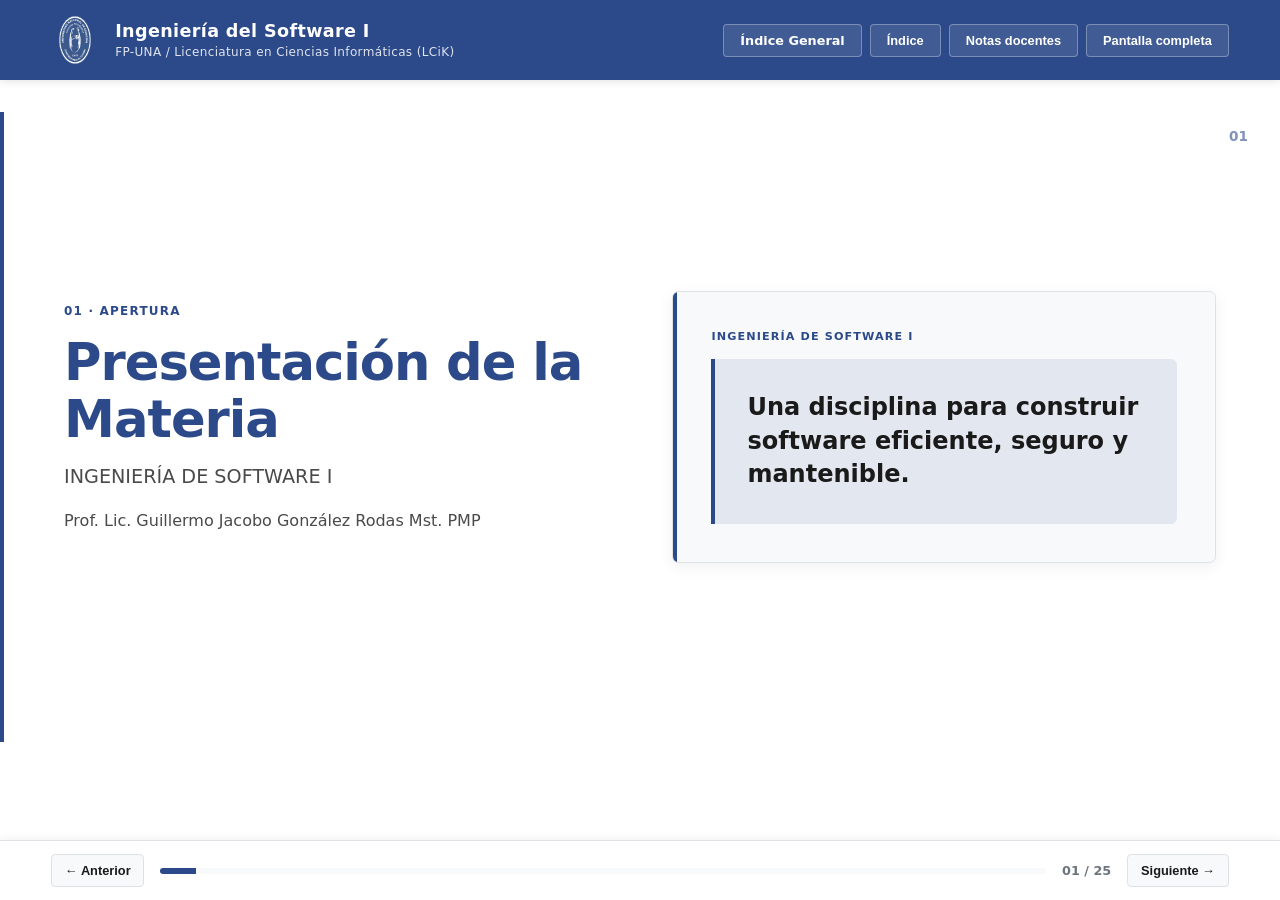
==== commit 09156925: "feat: actualizar diseño institucional clase 2, iniciar clase 3 y limpiar materiales - clase-2: migra" ====
--- a/presentaciones-html/clase-1/index.html
+++ b/presentaciones-html/clase-1/index.html
@@ -19,6 +19,7 @@
       </div>
     </a>
     <div class="top-actions">
+      <a class="quiet-button" href="../index.html">Índice General</a>
       <button id="index-toggle" class="quiet-button" type="button" aria-expanded="false" aria-controls="index-panel">Índice</button>
       <button id="notes-toggle" class="quiet-button" type="button" aria-expanded="false" aria-controls="notes-panel">Notas docentes</button>
       <button id="fullscreen" class="quiet-button" type="button" aria-label="Activar pantalla completa">Pantalla completa</button>
--- a/presentaciones-html/clase-1/styles.css
+++ b/presentaciones-html/clase-1/styles.css
@@ -92,6 +92,7 @@
   font-size: .8rem;
   font-weight: 600;
   cursor: pointer;
+  text-decoration: none;
   transition: all .2s;
 }
 
@@ -802,7 +803,7 @@
   }
 }
 
-@page { size: A4 landscape; margin: 0; }
+@page { size: 297mm 167mm; margin: 0; }
 
 @media print {
   html, body { min-height: 0; background: var(--bg); }
@@ -810,10 +811,12 @@
   main { min-height: 0; padding: 0; }
   #stage { min-height: 0; }
   .slide {
+    display: grid;
+    grid-template-columns: 1fr 1fr;
     width: 100%;
-    height: 210mm;
-    min-height: 210mm;
-    max-height: 210mm;
+    height: 167mm;
+    min-height: 167mm;
+    max-height: 167mm;
     overflow: hidden;
     page-break-after: always;
     break-after: page;
@@ -827,4 +830,14 @@
   }
   .slide::before { left: 0; }
   .visual { box-shadow: none; }
-}
+  .slide { padding: 0.6rem 2.5rem; gap: 1.25rem; }
+  .slide h1 { margin: 0.1rem 0 0.3rem; }
+  .slide .content p, .slide .content ul { margin: 0.25rem 0; }
+  .slide .content li { margin: 0.15rem 0; }
+  .slide .content .cards { gap: 0.45rem; margin-top: 0.3rem; }
+  .slide .content .card { padding: 0.35rem 0.6rem; }
+  .slide .content .card h3 { margin-bottom: 0.1rem; font-size: 0.95rem; }
+  .slide .content .card p, .slide .content .card li { font-size: 0.85rem; }
+  .slide .content .quote { padding: 0.6rem 0.9rem; }
+  .slide .content .table-like, .slide .content .row { margin: 0.15rem 0; }
+}
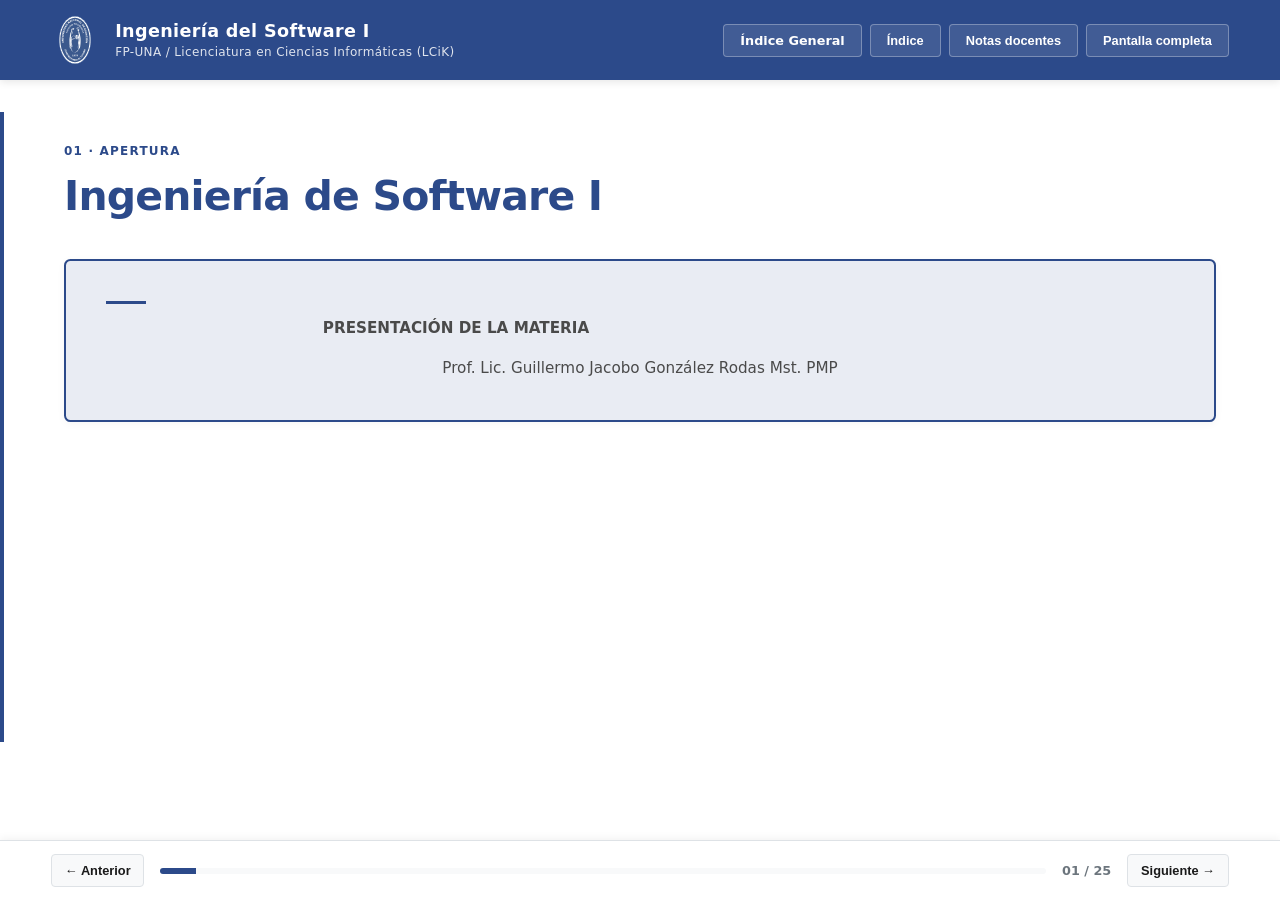
==== commit 9f759b88: "refactor: notas docentes con Desarrollo unificado (sin Global Exchange) y reorganizar Clase 4 en uml" ====
--- a/presentaciones-html/clase-1/index.html
+++ b/presentaciones-html/clase-1/index.html
@@ -36,7 +36,6 @@
   </aside>
   <aside id="notes-panel" class="side-panel notes-panel" aria-hidden="true" aria-label="Notas docentes">
     <div class="panel-heading"><h2>Notas docentes</h2><button class="close-panel" data-close="notes-panel" aria-label="Cerrar notas docentes">×</button></div>
-    <p class="notes-help">Estas notas no forman parte de la exposición. Sirven para orientar la explicación y las conexiones entre slides.</p>
     <div id="speaker-notes"></div>
   </aside>
 
--- a/presentaciones-html/clase-1/styles.css
+++ b/presentaciones-html/clase-1/styles.css
@@ -114,12 +114,28 @@
 .slide {
   position: relative;
   display: grid;
-  grid-template-columns: 1fr 1fr;
-  gap: clamp(2rem, 5vw, 4rem);
-  align-items: center;
+  grid-template-columns: 1fr;
+  grid-template-areas:
+    "header"
+    "content";
+  gap: clamp(1rem, 2vw, 1.5rem);
+  align-content: start;
+  align-items: start;
   min-height: 70vh;
   padding: 2rem clamp(2rem, 5vw, 5rem);
   animation: enter .3s ease both;
+}
+
+.slide .slide-header {
+  grid-area: header;
+}
+
+.slide .slide-header h1 {
+  max-width: none;
+}
+
+.slide .content {
+  grid-area: content;
 }
 
 .slide::before {
@@ -153,7 +169,7 @@
 h1 {
   max-width: 800px;
   margin-bottom: 1rem;
-  font-size: clamp(2rem, 4vw, 3.5rem);
+  font-size: clamp(1.6rem, 3.2vw, 2.8rem);
   line-height: 1.1;
   letter-spacing: -.02em;
 }
@@ -173,6 +189,9 @@
 .lede {
   max-width: 700px;
   color: var(--ink-soft);
+  font-family: var(--display);
+  font-weight: 700;
+  color: var(--fpuna-blue);
   font-size: clamp(1.1rem, 1.5vw, 1.3rem);
   line-height: 1.5;
 }
@@ -228,56 +247,64 @@
   letter-spacing: -.02em;
 }
 
-.visual .number {
-  color: var(--fpuna-blue);
-  font: 700 2.5rem/1 var(--display);
-}
-
-.visual {
-  position: relative;
-  padding: clamp(1.5rem, 3vw, 2.5rem);
-  overflow: hidden;
+.card-grid { display: grid; gap: 1rem; }
+.card-grid--2 { grid-template-columns: repeat(2, 1fr); }
+.card-grid--3 { grid-template-columns: repeat(3, 1fr); }
+.card-grid--4 { grid-template-columns: repeat(4, 1fr); }
+
+.card--num .number { margin-bottom: .25rem; }
+.card--icon { align-items: center; text-align: center; }
+.card--hero {
+  padding: 2.5rem;
+  text-align: center;
+  border: 2px solid var(--fpuna-blue);
+  background: var(--accent-soft);
+}
+.card--blog { padding: 1.4rem; }
+
+.avatar {
+  width: 92px;
+  height: 92px;
+  object-fit: cover;
+  border-radius: 50%;
+  border: 3px solid var(--fpuna-blue);
+  flex-shrink: 0;
+}
+
+.figure-img {
+  max-width: 100%;
+  max-height: 50vh;
+  object-fit: contain;
   border: 1px solid var(--line);
-  border-radius: .4rem;
-  background: var(--bg-soft);
-  box-shadow: 0 4px 16px rgba(0,0,0,0.06);
-}
-
-.visual::before {
-  content: "";
-  position: absolute;
-  top: 0;
-  left: 0;
-  width: 4px;
-  height: 100%;
+  border-radius: 8px;
+  box-shadow: 0 2px 8px rgba(0,0,0,0.08);
+}
+
+.badge {
+  display: inline-block;
+  padding: .15rem .6rem;
+  border-radius: 999px;
   background: var(--fpuna-blue);
-}
-
-.visual-title {
-  margin-bottom: 1rem;
-  color: var(--fpuna-blue);
-  font: 700 .7rem var(--display);
-  letter-spacing: .1em;
-  text-transform: uppercase;
-}
-
-.visual h3, .visual p, .visual li, .visual a { color: var(--ink); }
-.visual p, .visual li { line-height: 1.5; }
-
-.visual .cards {
-  grid-template-columns: repeat(auto-fit, minmax(160px, 1fr));
-  margin-top: 0;
-}
-
-.visual .card {
-  border-color: var(--line);
+  color: #fff;
+  font: 700 .75rem var(--display);
+  letter-spacing: .04em;
+}
+
+.ficha { display: grid; gap: .6rem; }
+
+.ficha-row {
+  display: grid;
+  grid-template-columns: minmax(11rem, 1fr) 2fr;
+  gap: 1rem;
+  align-items: center;
+  padding: .9rem 1rem;
+  border: 1px solid var(--line);
+  border-radius: .3rem;
   background: #fff;
-  box-shadow: none;
-}
-
-.visual .card::before { background: var(--fpuna-blue); }
-.visual .card h3 { color: var(--fpuna-blue); }
-.visual .card p { color: var(--ink-soft); }
+}
+
+.ficha-row strong { color: var(--fpuna-blue); font-size: .9rem; }
+.ficha-row span, .ficha-row a { color: var(--ink-soft); overflow-wrap: anywhere; }
 
 .quote {
   position: relative;
@@ -297,16 +324,6 @@
   color: var(--fpuna-blue);
   opacity: .3;
   font: 900 4rem/1 var(--display);
-}
-
-.visual .quote {
-  border-left: 4px solid var(--fpuna-blue);
-  background: var(--accent-soft);
-  border-radius: 0 .4rem .4rem 0;
-}
-
-.visual .quote::before {
-  color: var(--fpuna-blue);
 }
 
 .reference {
@@ -326,10 +343,13 @@
   font-style: normal;
 }
 
-.visual .reference {
-  border-left: 3px solid var(--fpuna-blue);
-  background: rgba(44, 74, 138, 0.05);
-  color: var(--ink-soft);
+/* Referencias bibliográficas de pie: una línea, ancho completo de la página */
+.slide > .content > .reference {
+  width: 100%;
+  margin: 1.5rem 0 0;
+  white-space: nowrap;
+  overflow: hidden;
+  text-overflow: ellipsis;
 }
 
 .chart {
@@ -359,27 +379,6 @@
   stroke-dasharray: 4 6;
 }
 
-.visual .chart {
-  width: 100%;
-  min-height: 260px;
-}
-
-.visual .chart text {
-  fill: var(--ink);
-}
-
-.visual .chart .axis {
-  stroke: var(--fpuna-blue);
-}
-
-.visual .chart .curve {
-  stroke: var(--fpuna-blue);
-}
-
-.visual .chart .guide {
-  stroke: var(--line);
-}
-
 .table-like {
   display: grid;
   gap: .6rem;
@@ -418,27 +417,6 @@
   color: var(--fpuna-blue);
   font: 700 1rem var(--display);
   text-align: right;
-}
-
-.visual .table-like {
-  gap: .6rem;
-}
-
-.visual .row {
-  border-color: var(--line);
-  background: #fff;
-}
-
-.visual .row:hover {
-  border-color: var(--fpuna-blue);
-}
-
-.visual .row strong {
-  color: var(--fpuna-blue);
-}
-
-.visual .row b {
-  color: var(--fpuna-blue);
 }
 
 .process {
@@ -494,28 +472,6 @@
   opacity: .4;
 }
 
-.visual .process {
-  gap: .6rem;
-}
-
-.visual .process span {
-  border-color: var(--line);
-  background: #fff;
-}
-
-.visual .process span:hover {
-  border-color: var(--fpuna-blue);
-}
-
-.visual .process span::before {
-  background: var(--fpuna-blue);
-  color: #fff;
-}
-
-.visual .process span:not(:last-child)::after {
-  background: var(--fpuna-blue);
-}
-
 .sequence-card {
   display: grid;
   gap: .75rem;
@@ -594,47 +550,6 @@
   white-space: nowrap;
   overflow: hidden;
   text-overflow: ellipsis;
-}
-
-.visual .sequence-card {
-  gap: .75rem;
-  padding: .5rem 0;
-}
-
-.visual .sequence-step {
-  border-color: var(--line);
-  background: linear-gradient(135deg, #fff 0%, #f8f9fa 100%);
-}
-
-.visual .sequence-step:hover {
-  border-color: var(--fpuna-blue);
-  box-shadow: 0 4px 12px rgba(44, 74, 138, 0.15);
-}
-
-.visual .sequence-step:not(:last-child)::after {
-  background: linear-gradient(to bottom, var(--fpuna-blue), rgba(44, 74, 138, 0.3));
-}
-
-.visual .sequence-index {
-  background: linear-gradient(135deg, var(--fpuna-blue) 0%, var(--fpuna-blue-dark) 100%);
-  color: #fff;
-}
-
-.visual .sequence-step strong {
-  color: var(--fpuna-blue);
-}
-
-.visual .sequence-step small {
-  color: var(--ink-soft);
-}
-
-.slide-number {
-  position: absolute;
-  top: 1rem;
-  right: 2rem;
-  color: var(--fpuna-blue);
-  opacity: .6;
-  font: 700 .85rem var(--display);
 }
 
 .controls {
@@ -777,12 +692,14 @@
   main { padding-top: 1rem; }
   .slide {
     grid-template-columns: 1fr;
+    grid-template-areas:
+      "header"
+      "content";
     min-height: 0;
     gap: 2rem;
     padding: 2rem 1rem 3rem;
   }
   .slide::before { left: -.5rem; }
-  .slide-number { display: none; }
   h1 { font-size: clamp(2rem, 10vw, 3rem); }
   .cards { grid-template-columns: 1fr; }
   .card { padding: 1rem; }
@@ -791,7 +708,6 @@
 }
 
 @media (max-width: 430px) {
-  .visual { padding: 1.2rem; }
   .process span { padding-left: 2.8rem; }
 }
 
@@ -806,13 +722,13 @@
 @page { size: 297mm 167mm; margin: 0; }
 
 @media print {
-  html, body { min-height: 0; background: var(--bg); }
-  .topbar, .controls, .side-panel, .skip-link { display: none !important; }
+  html, body { min-height: 0; background: var(--bg); -webkit-print-color-adjust: exact; print-color-adjust: exact; }
+  .topbar, .top-actions, .controls, .side-panel, .skip-link { display: none !important; }
   main { min-height: 0; padding: 0; }
   #stage { min-height: 0; }
-  .slide {
-    display: grid;
-    grid-template-columns: 1fr 1fr;
+
+  .print-slide {
+    position: relative;
     width: 100%;
     height: 167mm;
     min-height: 167mm;
@@ -821,23 +737,86 @@
     page-break-after: always;
     break-after: page;
     break-inside: avoid;
-    padding: 1.5rem 3rem;
-    animation: none;
-  }
-  .slide:last-child {
+  }
+  .print-slide:last-child {
     page-break-after: auto;
     break-after: auto;
   }
-  .slide::before { left: 0; }
-  .visual { box-shadow: none; }
-  .slide { padding: 0.6rem 2.5rem; gap: 1.25rem; }
-  .slide h1 { margin: 0.1rem 0 0.3rem; }
-  .slide .content p, .slide .content ul { margin: 0.25rem 0; }
-  .slide .content li { margin: 0.15rem 0; }
-  .slide .content .cards { gap: 0.45rem; margin-top: 0.3rem; }
-  .slide .content .card { padding: 0.35rem 0.6rem; }
-  .slide .content .card h3 { margin-bottom: 0.1rem; font-size: 0.95rem; }
-  .slide .content .card p, .slide .content .card li { font-size: 0.85rem; }
-  .slide .content .quote { padding: 0.6rem 0.9rem; }
-  .slide .content .table-like, .slide .content .row { margin: 0.15rem 0; }
-}
+
+  /* Header institucional + paginador en cada página */
+  .print-header {
+    display: flex;
+    justify-content: space-between;
+    align-items: center;
+    width: 100%;
+    padding: 10px clamp(2rem, 5vw, 5rem);
+    background: var(--fpuna-blue);
+    color: #fff;
+    font-family: var(--display);
+  }
+  .print-header-left {
+    display: flex;
+    align-items: center;
+    gap: .8rem;
+  }
+  .print-header-logo {
+    width: 36px;
+    height: 36px;
+    object-fit: contain;
+  }
+  .print-header-text {
+    display: flex;
+    flex-direction: column;
+    gap: .1rem;
+  }
+  .print-header-title {
+    font: 700 .95rem var(--display);
+    letter-spacing: .02em;
+    color: #fff;
+  }
+  .print-header-subtitle {
+    font: 400 .7rem var(--display);
+    opacity: .85;
+    color: #fff;
+    letter-spacing: .03em;
+  }
+  .print-header-page {
+    font: 700 1rem var(--display);
+    font-variant-numeric: tabular-nums;
+    letter-spacing: .02em;
+    color: #fff;
+  }
+
+  .print-slide .slide {
+    display: grid;
+    grid-template-columns: 1fr;
+    grid-template-areas:
+      "header"
+      "content";
+    gap: clamp(1rem, 2vw, 1.5rem);
+    align-content: start;
+    align-items: start;
+    width: 100%;
+    height: auto;
+    min-height: 0;
+    max-height: none;
+    overflow: visible;
+    padding: 0.6rem clamp(2rem, 5vw, 5rem) 2rem;
+    animation: none;
+  }
+  .print-slide .slide::before { left: 0; }
+
+  .print-slide .slide-header .eyebrow {
+    display: block;
+    margin: 0 0 1rem;
+    font: 600 .8rem var(--display);
+    letter-spacing: .1em;
+    text-transform: uppercase;
+  }
+  .print-slide .slide-header h1 {
+    font-size: 2.2rem;
+    line-height: 1.15;
+    letter-spacing: -.02em;
+    margin-bottom: .8rem;
+  }
+}
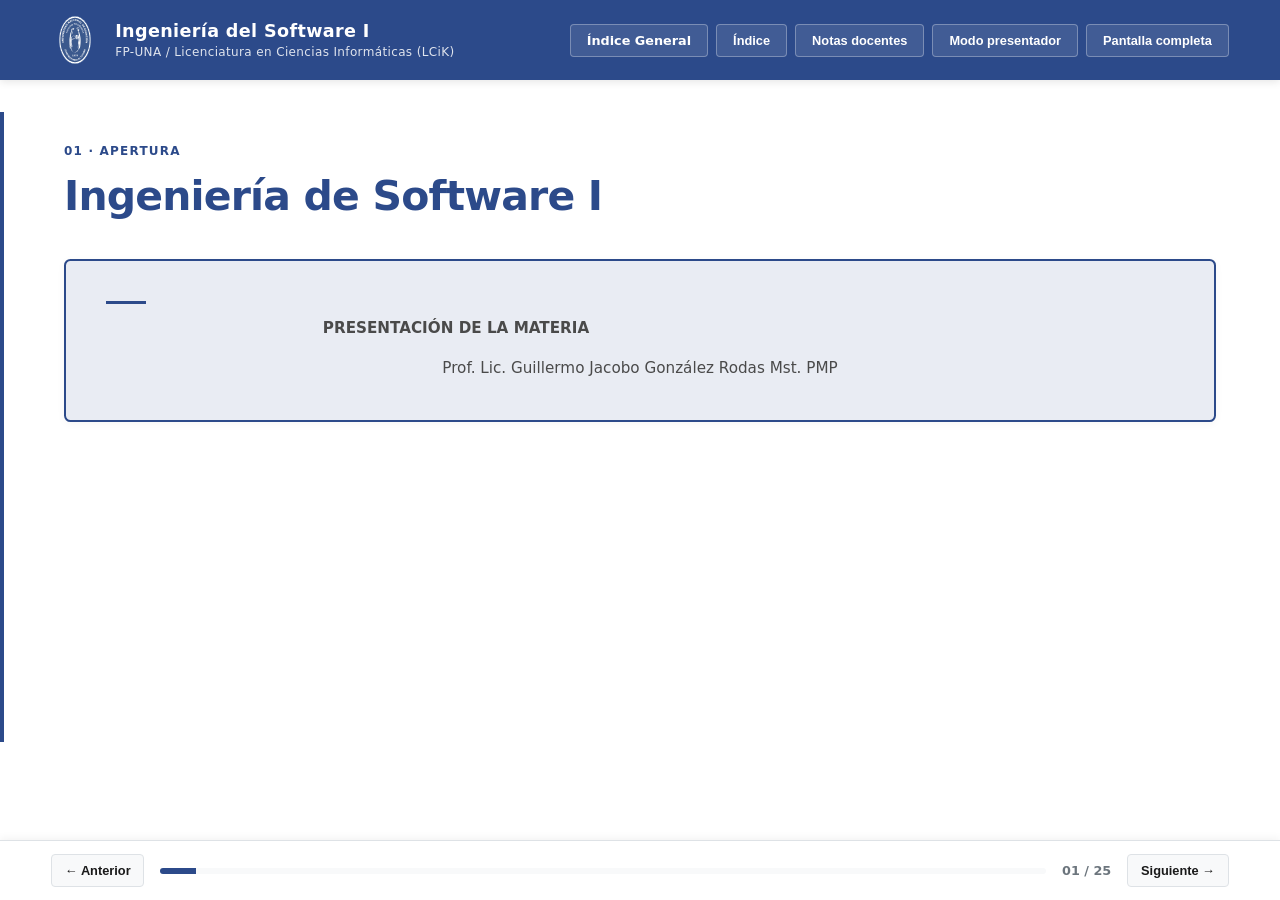
==== commit 0f5e3df2: "feat: mejorar modo presentador en los 8 decks y notas Desarrollo de T0 en viñetas - Modo presentador" ====
--- a/presentaciones-html/clase-1/index.html
+++ b/presentaciones-html/clase-1/index.html
@@ -22,6 +22,7 @@
       <a class="quiet-button" href="../index.html">Índice General</a>
       <button id="index-toggle" class="quiet-button" type="button" aria-expanded="false" aria-controls="index-panel">Índice</button>
       <button id="notes-toggle" class="quiet-button" type="button" aria-expanded="false" aria-controls="notes-panel">Notas docentes</button>
+      <button id="presenter-mode" class="quiet-button" type="button">Modo presentador</button>
       <button id="fullscreen" class="quiet-button" type="button" aria-label="Activar pantalla completa">Pantalla completa</button>
     </div>
   </header>
@@ -45,5 +46,6 @@
     <span id="counter" class="counter">01 / 25</span>
     <button id="next" type="button" aria-label="Diapositiva siguiente"><span>Siguiente</span> →</button>
   </footer>
+  <div id="popup-notice" class="popup-notice" role="status" aria-live="polite" hidden></div>
 </body>
 </html>
--- a/presentaciones-html/clase-1/styles.css
+++ b/presentaciones-html/clase-1/styles.css
@@ -680,6 +680,121 @@
   outline-offset: 3px;
 }
 
+.popup-notice {
+  position: fixed;
+  right: 1.25rem;
+  bottom: 5.5rem;
+  z-index: 12;
+  max-width: min(30rem, calc(100vw - 2.5rem));
+  padding: .9rem 1rem;
+  border-left: 4px solid var(--fpuna-blue);
+  border-radius: .35rem;
+  color: var(--ink);
+  background: #fff;
+  box-shadow: 0 8px 24px rgba(0,0,0,.15);
+  font-size: .9rem;
+}
+
+.presenter-shell {
+  min-height: 100vh;
+  padding: clamp(1rem, 2vw, 2rem);
+  color: #f5f7fb;
+  background: #101a2e;
+  font-family: var(--body);
+}
+
+.presenter-header, .presenter-controls {
+  display: flex;
+  align-items: center;
+  gap: 1rem;
+  max-width: 1800px;
+  margin: 0 auto;
+}
+
+.presenter-header {
+  justify-content: space-between;
+  padding: .5rem 0 1.25rem;
+}
+
+.presenter-kicker, .presenter-label {
+  margin-bottom: .35rem;
+  color: #9eb6e8;
+  font-size: .72rem;
+  font-weight: 700;
+  letter-spacing: .12em;
+  text-transform: uppercase;
+}
+
+.presenter-header h1 { color: #fff; font-size: clamp(1.4rem, 2.4vw, 2.2rem); }
+.presenter-meta { display: grid; gap: .25rem; color: #fff; text-align: right; font-variant-numeric: tabular-nums; }
+.presenter-meta time { color: #9eb6e8; font-size: .85rem; }
+
+.presenter-workspace {
+  display: grid;
+  grid-template-columns: 3fr 2fr;
+  gap: clamp(1rem, 2vw, 2rem);
+  max-width: 1800px;
+  margin: 0 auto;
+}
+
+.presenter-current, .presenter-notes, .presenter-next {
+  min-width: 0;
+  border: 1px solid rgba(158,182,232,.25);
+  border-radius: .55rem;
+  background: #182642;
+}
+
+.presenter-current { padding: 1rem; }
+.presenter-notes, .presenter-next { padding: 1rem; }
+.presenter-notes { display: flex; min-height: 0; flex-direction: column; background: #fff; border-color: #d3dbea; }
+.presenter-stack { display: grid; grid-template-rows: minmax(0, 1fr) minmax(190px, .75fr); gap: 1rem; min-height: 0; }
+.presenter-notes h2 { margin-bottom: .75rem; color: var(--fpuna-blue); font-size: 1rem; }
+.presenter-next h2 { margin-bottom: .75rem; color: #fff; font-size: 1rem; }
+.presenter-notes > div { min-height: 0; overflow-y: auto; padding-right: .4rem; color: var(--ink); line-height: 1.6; }
+.presenter-notes strong { color: var(--fpuna-blue); }
+
+.presenter-slide-frame {
+  position: relative;
+  min-width: 0;
+  height: min(67vh, 720px);
+  overflow: hidden;
+  border-radius: .3rem;
+  background: #fff;
+  color: var(--ink);
+}
+
+.presenter-slide-frame--next { height: min(25vh, 270px); }
+.presenter-slide-frame .slide { width: 100%; min-height: 0; padding: clamp(1rem, 2vw, 2.5rem); animation: none; }
+.presenter-slide-frame .slide::before { display: none; }
+.presenter-slide-frame .slide-header h1 { max-width: none; }
+.presenter-slide-frame .content { min-width: 0; }
+.presenter-slide-frame .card-grid--2, .presenter-slide-frame .card-grid--3 { grid-template-columns: repeat(2, minmax(0, 1fr)); }
+.presenter-slide-frame--next .slide { padding: 1rem; }
+.presenter-slide-frame--next .slide-header h1 { font-size: clamp(1rem, 1.7vw, 1.55rem); }
+.presenter-slide-frame--next .content { font-size: .78rem; line-height: 1.35; }
+.presenter-slide-frame--next .card { padding: .7rem; }
+.presenter-slide-frame--next .card-grid--3 { grid-template-columns: repeat(2, minmax(0, 1fr)); }
+.presenter-end-message { padding: 2rem; color: var(--fpuna-blue); font-weight: 700; text-align: center; }
+
+.presenter-controls { padding: 1.25rem 0 0; }
+.presenter-controls button { padding: .7rem 1rem; border: 1px solid #6e8fcf; border-radius: .3rem; color: #fff; background: #263e6b; font-weight: 700; cursor: pointer; }
+.presenter-controls button:hover { background: var(--fpuna-blue); }
+.presenter-spacer { flex: 1; }
+
+@media (max-width: 900px) {
+  .presenter-workspace { grid-template-columns: 1fr; }
+  .presenter-stack { grid-template-rows: minmax(220px, 1fr) minmax(180px, .7fr); }
+  .presenter-slide-frame { height: 55vh; }
+}
+
+@media (max-width: 560px) {
+  .presenter-header { align-items: flex-start; }
+  .presenter-meta { font-size: .85rem; }
+  .presenter-controls { flex-wrap: wrap; }
+  .presenter-spacer { display: none; }
+  .presenter-controls button { flex: 1; }
+}
+
 @keyframes enter {
   from { opacity: 0; transform: translateY(8px); }
   to { opacity: 1; transform: none; }
@@ -723,7 +838,7 @@
 
 @media print {
   html, body { min-height: 0; background: var(--bg); -webkit-print-color-adjust: exact; print-color-adjust: exact; }
-  .topbar, .top-actions, .controls, .side-panel, .skip-link { display: none !important; }
+  .topbar, .top-actions, .controls, .side-panel, .skip-link, .presenter-shell, .popup-notice { display: none !important; }
   main { min-height: 0; padding: 0; }
   #stage { min-height: 0; }
 
